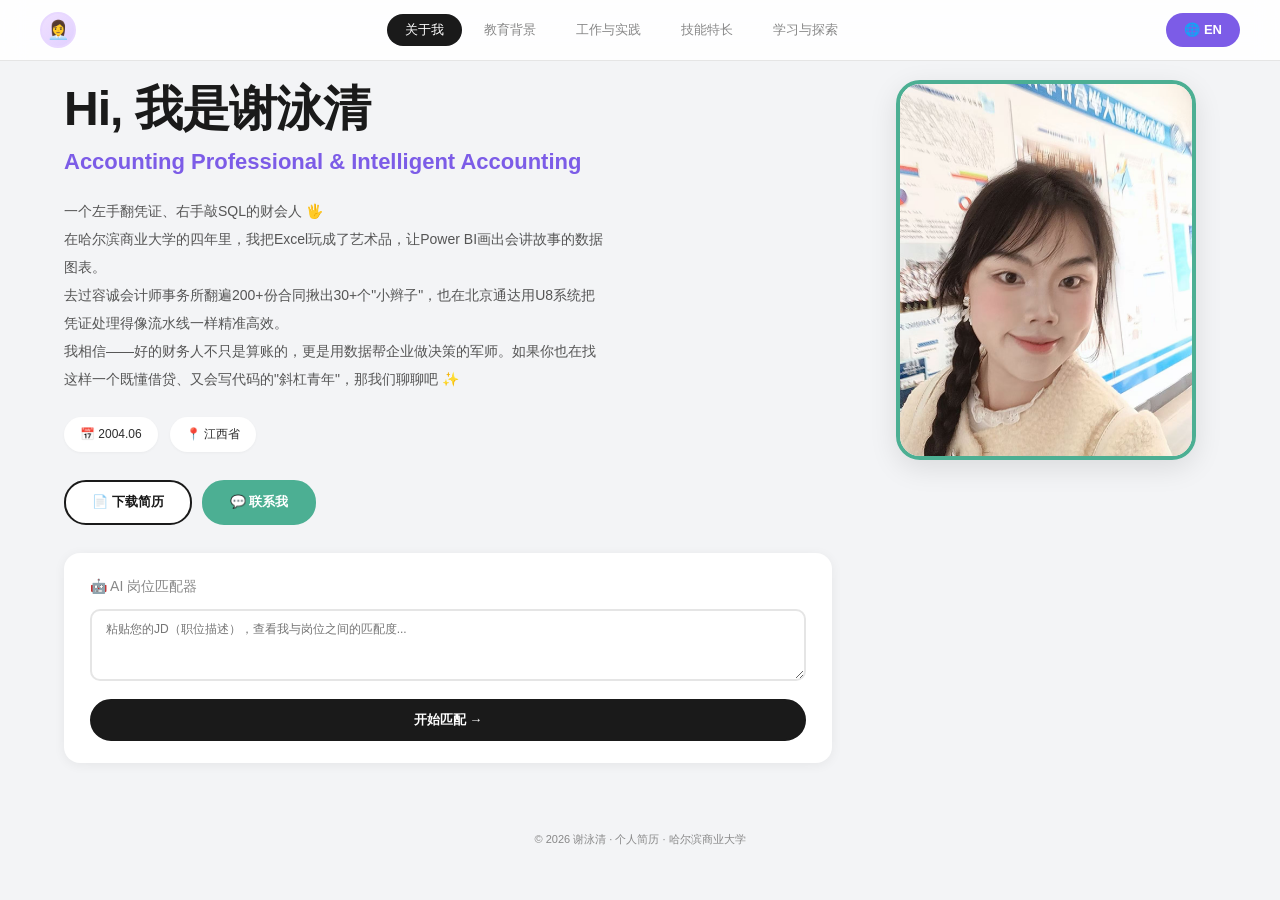
==== index.html @ 3aabf8af "Revert to simple EN link - remove Google Translate widget" ====
<!DOCTYPE html>
<html lang="zh-CN">
<head>
<meta charset="UTF-8">
<meta name="viewport" content="width=device-width, initial-scale=1.0">
<title>谢泳清 - 个人简历</title>
<style>
:root {
  --bg: #f3f4f6;
  --white: #fff;
  --black: #1a1a1a;
  --dark: #2d2d2d;
  --gray: #888;
  --light-gray: #e5e5e5;
  --lighter-gray: #f8f8f8;
  --purple: #7c5ce7;
  --light-purple: #f3efff;
  --green: #4caf93;
  --light-green: #e8f7f0;
  --blue: #5b9bd5;
  --light-blue: #eef5fb;
  --orange: #f0a060;
  --light-orange: #fef5ec;
  --pink: #e8788a;
  --light-pink: #fef0f3;
  --yellow: #e8c84c;
  --light-yellow: #fdf8e6;
  --shadow-sm: 0 1px 3px rgba(0,0,0,0.04);
  --shadow: 0 2px 12px rgba(0,0,0,0.06);
  --shadow-lg: 0 8px 28px rgba(0,0,0,0.10);
  --radius: 16px;
  --radius-sm: 10px;
  --radius-xs: 8px;
  --font: 'PingFang SC', 'Microsoft YaHei', 'Segoe UI', 'Helvetica Neue', sans-serif;
}
* { margin:0; padding:0; box-sizing:border-box; }
html { scroll-behavior:smooth; overflow-y:scroll; }
body { font-family:var(--font); background:var(--bg); color:var(--dark); line-height:1.6; -webkit-font-smoothing:antialiased; }

/* Nav */
.navbar {
  position:fixed; top:0; left:0; right:0; z-index:1000;
  background:rgba(255,255,255,0.9); backdrop-filter:blur(12px);
  border-bottom:1px solid var(--light-gray); padding:0 24px;
}
.nav-inner {
  max-width:1200px; margin:0 auto; display:flex;
  align-items:center; justify-content:space-between; height:60px;
}
.nav-brand { display:flex; align-items:center; gap:8px; text-decoration:none; cursor:pointer; }
.nav-avatar {
  width:36px; height:36px; border-radius:50%;
  background:linear-gradient(135deg,#f0e0ff,#e0d0ff);
  display:flex; align-items:center; justify-content:center;
  font-size:18px; color:var(--purple); border:2px solid #e8d8ff;
}
.nav-links { display:flex; gap:4px; }
.nav-link {
  padding:7px 18px; border-radius:20px; text-decoration:none;
  color:var(--gray); font-size:13px; font-weight:500;
  transition:all .25s; cursor:pointer; border:none;
  background:transparent; font-family:var(--font);
}
.nav-link:hover { color:var(--dark); background:var(--lighter-gray); }
.nav-link.active { background:var(--black); color:var(--white); }

/* Main */
.main { max-width:1200px; margin:0 auto; padding:80px 24px 40px; }
.section { display:none; animation:fadeIn .45s ease; }
.section.active { display:block; }
@keyframes fadeIn { from{opacity:0;transform:translateY(12px);} to{opacity:1;transform:translateY(0);} }

/* About */
.about-grid { display:grid; grid-template-columns:1fr 340px; gap:44px; align-items:start; }
.about-name { font-size:48px; font-weight:800; color:var(--black); letter-spacing:-1px; line-height:1.2; margin-bottom:6px; }
.about-title { font-size:22px; font-weight:600; color:var(--purple); margin-bottom:18px; }
.about-bio { font-size:14px; color:#555; line-height:2; margin-bottom:24px; max-width:540px; }
.about-btns { display:flex; gap:10px; margin-bottom:28px; flex-wrap:wrap; }
.btn {
  padding:10px 26px; border-radius:22px; font-size:13px; font-weight:600;
  cursor:pointer; transition:all .25s; text-decoration:none;
  display:inline-flex; align-items:center; gap:6px;
  border:2px solid transparent; font-family:var(--font);
}
.btn-outline { background:var(--white); color:var(--black); border-color:var(--black); }
.btn-outline:hover { background:var(--black); color:var(--white); }
.btn-primary { background:var(--green); color:var(--white); border-color:var(--green); }
.btn-primary:hover { background:#3d9a7a; }
.btn-dark { background:var(--black); color:var(--white); border-color:var(--black); }
.btn-dark:hover { background:#333; }
.info-bar { display:flex; flex-wrap:wrap; gap:12px; margin-bottom:28px; }
.info-pill {
  display:flex; align-items:center; gap:6px;
  background:var(--white); padding:8px 16px; border-radius:20px;
  box-shadow:var(--shadow-sm); font-size:12px; color:var(--dark);
}
.photo-wrap { position:relative; }
.photo-frame {
  width:300px; height:380px; border-radius:24px; overflow:hidden;
  border:4px solid var(--green); box-shadow:var(--shadow-lg); margin:0 auto;
}
.photo-frame img { width:100%; height:100%; object-fit:cover; }

/* AI Card */
.ai-card {
  background:var(--white); border-radius:var(--radius);
  padding:22px 26px; box-shadow:var(--shadow); margin-top:20px;
}
.ai-card h3 { font-size:14px; color:var(--gray); font-weight:500; margin-bottom:12px; }
.ai-card textarea {
  width:100%; height:72px; border:2px solid var(--light-gray);
  border-radius:var(--radius-sm); padding:10px 14px; font-size:12px;
  resize:vertical; font-family:var(--font); color:var(--dark);
}
.ai-card textarea:focus { outline:none; border-color:var(--purple); }
.ai-card .btn-dark { margin-top:10px; width:100%; justify-content:center; }

/* Section Title */
.sec-title { font-size:30px; font-weight:800; color:var(--black); margin-bottom:4px; letter-spacing:-.5px; }
.sec-sub { font-size:13px; color:var(--gray); text-transform:uppercase; letter-spacing:2px; margin-bottom:32px; }

/* Cards */
.card { background:var(--white); border-radius:var(--radius); padding:26px; box-shadow:var(--shadow); transition:all .3s; }
.card:hover { box-shadow:var(--shadow-lg); transform:translateY(-2px); }
.grid-2 { display:grid; gap:18px; grid-template-columns:1fr 1fr; }
.grid-3 { display:grid; gap:18px; grid-template-columns:1fr 1fr 1fr; }
.grid-4 { display:grid; gap:16px; grid-template-columns:1fr 1fr 1fr 1fr; }

/* Education */
.edu-card { background:var(--white); border-radius:var(--radius); padding:30px; box-shadow:var(--shadow); border-left:4px solid var(--purple); }
.edu-period { font-size:12px; color:var(--purple); font-weight:600; letter-spacing:1px; margin-bottom:6px; }
.edu-school { font-size:21px; font-weight:700; color:var(--black); margin-bottom:2px; }
.edu-major { font-size:14px; color:#555; margin-bottom:14px; }
.edu-gpa { display:inline-flex; align-items:center; gap:6px; background:var(--light-purple); color:var(--purple); padding:5px 14px; border-radius:18px; font-size:13px; font-weight:600; margin-bottom:18px; }
.edu-courses h4 { font-size:13px; font-weight:600; color:var(--dark); margin-bottom:10px; }
.tags { display:flex; flex-wrap:wrap; gap:7px; }
.tag { padding:5px 13px; background:var(--lighter-gray); border-radius:14px; font-size:11px; color:#555; transition:all .2s; }
.tag:hover { background:#e0d8f8; color:var(--purple); }

/* Experience */
.exp-card { background:var(--white); border-radius:var(--radius); box-shadow:var(--shadow); overflow:hidden; transition:all .3s; }
.exp-card:hover { box-shadow:var(--shadow-lg); }
.exp-hd { padding:22px 26px; border-bottom:1px solid var(--light-gray); display:flex; justify-content:space-between; align-items:flex-start; flex-wrap:wrap; gap:10px; }
.exp-co { font-size:17px; font-weight:700; color:var(--black); }
.exp-role { font-size:13px; color:var(--purple); font-weight:500; }
.exp-date { font-size:12px; color:var(--gray); background:var(--lighter-gray); padding:3px 12px; border-radius:14px; white-space:nowrap; }
.exp-bd { padding:22px 26px; }
.exp-bd h4 { font-size:13px; font-weight:600; color:var(--dark); margin-bottom:10px; margin-top:16px; }
.exp-bd h4:first-child { margin-top:0; }
.exp-list { list-style:none; display:flex; flex-direction:column; gap:6px; }
.exp-list li { padding-left:18px; position:relative; font-size:13px; color:#555; line-height:1.7; }
.exp-list li::before { content:'•'; position:absolute; left:3px; color:var(--purple); font-weight:bold; }
/* New exp cards */
.exp-grid-new { display:grid; grid-template-columns:1fr 1fr; gap:18px; }
.exp-card-new {
  background:var(--white); border-radius:var(--radius); padding:22px 24px;
  box-shadow:var(--shadow); cursor:pointer; transition:all .3s;
  border-top:4px solid transparent; position:relative; overflow:hidden;
}
.exp-card-new:hover { box-shadow:var(--shadow-lg); transform:translateY(-3px); }
.exp-card-new.accent-blue { border-top-color:var(--blue); }
.exp-card-new.accent-purple { border-top-color:var(--purple); }
.exp-card-new.accent-green { border-top-color:var(--green); }
.exp-card-new.accent-orange { border-top-color:var(--orange); }
.exp-card-top { display:flex; align-items:center; justify-content:space-between; margin-bottom:10px; }
.exp-card-icon { width:38px; height:38px; border-radius:10px; display:flex; align-items:center; justify-content:center; font-size:20px; }
.accent-blue .exp-card-icon { background:var(--light-blue); }
.accent-purple .exp-card-icon { background:var(--light-purple); }
.accent-green .exp-card-icon { background:var(--light-green); }
.accent-orange .exp-card-icon { background:var(--light-orange); }
.exp-chip { font-size:11px; color:var(--gray); background:var(--lighter-gray); padding:3px 10px; border-radius:12px; }
.exp-card-new h4 { font-size:16px; font-weight:700; color:var(--black); margin-bottom:2px; }
.exp-card-role { font-size:13px; color:var(--purple); font-weight:500; margin-bottom:8px; }
.exp-card-desc { font-size:12px; color:#666; line-height:1.6; }
.exp-card-hint { font-size:11px; color:var(--blue); margin-top:10px; font-weight:500; }

/* Exp detail modal */
.exp-detail-header { display:flex; align-items:flex-start; gap:16px; margin-bottom:24px; }
.exp-detail-icon { width:56px; height:56px; border-radius:14px; display:flex; align-items:center; justify-content:center; font-size:28px; flex-shrink:0; }
.exp-detail-icon.blue { background:var(--light-blue); }
.exp-detail-icon.purple { background:var(--light-purple); }
.exp-detail-icon.green { background:var(--light-green); }
.exp-detail-icon.orange { background:var(--light-orange); }
.exp-detail-meta h3 { font-size:20px; font-weight:700; color:var(--black); margin-bottom:2px; }
.exp-detail-meta .role { font-size:14px; color:var(--purple); font-weight:500; }
.exp-detail-meta .date { font-size:12px; color:var(--gray); margin-top:2px; }
.exp-detail-section { margin-bottom:22px; }
.exp-detail-section h4 { font-size:15px; font-weight:700; color:var(--black); margin-bottom:12px; }
.exp-detail-section h4 span { font-size:11px; color:var(--gray); text-transform:uppercase; letter-spacing:1px; font-weight:400; margin-left:8px; }
.exp-detail-cards { display:grid; grid-template-columns:1fr 1fr; gap:12px; }
.exp-detail-card { padding:14px 16px; border-radius:var(--radius-xs); font-size:12px; line-height:1.7; }
.exp-detail-card strong { display:block; font-size:13px; margin-bottom:3px; }
.exp-detail-card.c-blue { background:rgba(91,155,213,0.10); color:#3a5670; }
.exp-detail-card.c-purple { background:rgba(124,92,231,0.08); color:#4a3868; }
.exp-detail-card.c-green { background:rgba(76,175,147,0.10); color:#3a5a4a; }
.exp-detail-card.c-orange { background:rgba(240,160,96,0.10); color:#6a4830; }
.exp-detail-card.c-pink { background:rgba(232,120,138,0.10); color:#6a3848; }
.exp-stat-row { display:flex; gap:14px; flex-wrap:wrap; margin-bottom:20px; }
.exp-stat { flex:1; min-width:80px; background:rgba(0,0,0,0.02); border-radius:var(--radius-xs); padding:14px; text-align:center; }
.exp-stat .num { font-size:24px; font-weight:800; }
.exp-stat .lbl { font-size:11px; color:var(--gray); margin-top:2px; }
.accent-blue .num { color:var(--blue); }
.accent-purple .num { color:var(--purple); }
.accent-green .num { color:var(--green); }
.accent-orange .num { color:var(--orange); }

@media (max-width:860px) {
  .exp-grid-new { grid-template-columns:1fr; }
  .exp-detail-cards { grid-template-columns:1fr; }
}

/* Skills */
.skill-group { margin-bottom:28px; }
.skill-group h3 { font-size:16px; font-weight:700; color:var(--black); margin-bottom:14px; }
.skill-cards { display:grid; grid-template-columns:1fr 1fr; gap:14px; }
.skill-card { background:var(--white); border-radius:var(--radius-sm); padding:18px 22px; box-shadow:var(--shadow); }
.sk-hd { display:flex; justify-content:space-between; align-items:center; margin-bottom:8px; }
.sk-nm { font-size:13px; font-weight:600; color:var(--dark); }
.sk-lv { font-size:12px; color:var(--purple); font-weight:600; }
.sk-bar { height:7px; background:#e8e8e8; border-radius:4px; overflow:hidden; }
.sk-fill { height:100%; border-radius:4px; transition:width 1s ease; }
.sk-fill.h { background:var(--purple); }
.sk-fill.m { background:var(--blue); }
.sk-fill.g { background:var(--green); }
.skill-desc-card { display:flex; gap:12px; align-items:flex-start; background:var(--white); border-radius:var(--radius-sm); padding:16px 20px; box-shadow:var(--shadow); transition:all .3s; }
.skill-desc-card > div { min-width:0; }
.skill-desc-card:hover { box-shadow:var(--shadow-lg); transform:translateY(-2px); }
.contact-info-card { background:rgba(0,0,0,0.02); border-radius:var(--radius-sm); padding:18px; text-align:center; transition:all .3s; }
.contact-info-card:hover { background:rgba(0,0,0,0.06); }
.ci-icon { font-size:28px; margin-bottom:6px; }
.ci-label { font-size:11px; color:var(--gray); margin-bottom:4px; }
.ci-value { font-size:14px; font-weight:600; color:var(--black); text-decoration:none; display:block; }
.ci-value:hover { color:var(--purple); }
.sk-dot { width:8px; height:8px; border-radius:50%; background:var(--purple); margin-top:6px; flex-shrink:0; }
.skill-desc-card strong { font-size:13px; color:var(--dark); display:block; margin-bottom:2px; }
.skill-desc-card p { font-size:12px; color:#666; line-height:1.6; margin:0; }
.cert-grid { display:grid; grid-template-columns:1fr 1fr 1fr; gap:14px; margin-top:16px; }
.cert-card { background:var(--white); border-radius:var(--radius-sm); padding:18px; text-align:center; box-shadow:var(--shadow); transition:all .3s; }
.cert-card:hover { transform:translateY(-3px); box-shadow:var(--shadow-lg); }
.cert-ic { font-size:30px; margin-bottom:8px; }
.cert-nm { font-size:12px; font-weight:600; color:var(--dark); }
.cert-ds { font-size:10px; color:var(--gray); margin-top:3px; }

/* Projects */
.proj-grid { display:grid; grid-template-columns:1fr 1fr 1fr; gap:22px; }
.proj-card { background:var(--white); border-radius:var(--radius); overflow:hidden; box-shadow:var(--shadow); transition:all .3s; }
.proj-card:hover { transform:translateY(-3px); box-shadow:var(--shadow-lg); }
.proj-cover { height:140px; display:flex; align-items:center; justify-content:center; font-size:44px; }
.proj-cover.c1 { background:linear-gradient(135deg,#e8f0fe,#d4e4fd); }
.proj-cover.c2 { background:linear-gradient(135deg,#fef0e8,#fde4d4); }
.proj-cover.c3 { background:linear-gradient(135deg,#e8fef0,#d4fde4); }
.proj-cover.c4 { background:linear-gradient(135deg,#f3e8fe,#e4d4fd); }
.proj-info { padding:18px; }
.proj-info h4 { font-size:15px; font-weight:700; margin-bottom:4px; color:var(--black); }
.proj-info p { font-size:12px; color:#666; line-height:1.6; margin-bottom:10px; }
.proj-tags { display:flex; flex-wrap:wrap; gap:5px; }
.ptag { padding:3px 10px; border-radius:12px; font-size:10px; font-weight:500; }
.ptag.t1 { background:#e8f0fe; color:#3a6fcf; }
.ptag.t2 { background:#fef0e8; color:#c8783a; }
.ptag.t3 { background:#e8fef0; color:#3a7a5a; }
.ptag.t4 { background:#f3e8fe; color:#6a3acf; }

/* Modal */
.modal-overlay { display:none; position:fixed; inset:0; background:rgba(0,0,0,0.3); z-index:2000; align-items:center; justify-content:center; backdrop-filter:blur(4px); -webkit-backdrop-filter:blur(4px); }
.modal-overlay.show { display:flex; }
.modal { background:rgba(255,255,255,0.82); backdrop-filter:blur(24px); -webkit-backdrop-filter:blur(24px); border-radius:var(--radius); width:90%; max-width:640px; max-height:85vh; overflow-y:auto; box-shadow:0 16px 48px rgba(0,0,0,0.12); border:1px solid rgba(255,255,255,0.6); animation:modIn .3s ease; }
@keyframes modIn { from{opacity:0;transform:scale(.95) translateY(8px);} to{opacity:1;transform:scale(1) translateY(0);} }
.mod-hd { padding:18px 26px; border-bottom:1px solid rgba(0,0,0,0.06); display:flex; align-items:center; justify-content:space-between; }
.mod-hd h3 { font-size:17px; }
.mod-close { width:30px; height:30px; border-radius:50%; border:none; background:rgba(0,0,0,0.04); cursor:pointer; font-size:15px; display:flex; align-items:center; justify-content:center; transition:all .2s; }
.mod-close:hover { background:rgba(0,0,0,0.1); }
.mod-bd { padding:22px 26px; }
.match-wrap { display:flex; align-items:center; gap:22px; margin-bottom:24px; padding:18px; background:var(--lighter-gray); border-radius:var(--radius-sm); flex-wrap:wrap; }
.match-circle { width:88px; height:88px; border-radius:50%; background:var(--light-pink); display:flex; align-items:center; justify-content:center; flex-shrink:0; }
.match-inner { width:70px; height:70px; border-radius:50%; background:var(--pink); display:flex; flex-direction:column; align-items:center; justify-content:center; color:#fff; }
.match-inner .ms { font-size:26px; font-weight:800; line-height:1; }
.match-inner .mt { font-size:10px; opacity:.8; }
.match-bars { flex:1; min-width:220px; display:flex; flex-direction:column; gap:8px; }
.mb-item { display:flex; align-items:center; gap:8px; }
.mb-lbl { width:60px; font-size:12px; color:var(--gray); text-align:right; }
.mb-track { flex:1; height:7px; background:#e0e0e0; border-radius:3px; overflow:hidden; }
.mb-fill { height:100%; border-radius:3px; transition:width 1s ease; }
.mb-fill.edu { background:var(--blue); }
.mb-fill.exp { background:var(--orange); }
.mb-fill.skill { background:var(--purple); }
.mb-fill.soft { background:var(--green); }
.mb-val { width:26px; font-size:12px; font-weight:600; color:var(--dark); }
.match-hl { margin-bottom:22px; }
.match-hl h4 { font-size:14px; color:var(--blue); margin-bottom:10px; }
.hl-item { padding:12px 14px; background:rgba(0,0,0,0.02); border-radius:var(--radius-xs); margin-bottom:8px; font-size:12px; line-height:1.7; }
.hl-item .jd-lbl { font-weight:600; color:var(--dark); margin-bottom:3px; }
.hl-item .jd-desc { color:#666; }
.match-sum { padding:14px; background:rgba(76,175,147,0.08); border-radius:var(--radius-xs); font-size:12px; line-height:1.7; color:#3a6b5a; }
.match-sum h4 { font-size:14px; color:var(--green); margin-bottom:6px; }
.mod-ft { padding:14px 26px; border-top:1px solid rgba(0,0,0,0.06); text-align:right; }

.footer { text-align:center; padding:28px; color:var(--gray); font-size:11px; }

@media (max-width:860px) {
  .about-grid { grid-template-columns:1fr; gap:28px; }
  .photo-wrap { order:-1; }
  .photo-frame { width:200px; height:260px; }
  .about-name { font-size:34px; }
  .about-title { font-size:17px; }
  .grid-2,.grid-3,.grid-4 { grid-template-columns:1fr; }
  .skill-cards { grid-template-columns:1fr; }
  .cert-grid { grid-template-columns:1fr 1fr; }
  .proj-grid { grid-template-columns:1fr; }
  .nav-links { display:none; }
  .nav-inner { justify-content:center; }
}
@media (max-width:500px) {
  .cert-grid { grid-template-columns:1fr; }
  .info-bar { flex-direction:column; }
  .about-btns { flex-direction:column; }
  .btn { width:100%; justify-content:center; }
}
</style>
</head>
<body>

<nav class="navbar">
  <div class="nav-inner">
    <a class="nav-brand" onclick="go('about')">
      <div class="nav-avatar">👩‍💼</div>
    </a>
    <div class="nav-links">
      <button class="nav-link active" data-s="about" onclick="go('about')">关于我</button>
      <button class="nav-link" data-s="education" onclick="go('education')">教育背景</button>
      <button class="nav-link" data-s="experience" onclick="go('experience')">工作与实践</button>
      <button class="nav-link" data-s="skills" onclick="go('skills')">技能特长</button>
      <button class="nav-link" data-s="projects" onclick="go('projects')">学习与探索</button>
    </div>
    <a href="https://translate.google.com/translate?sl=zh-CN&tl=en&u=https://piyankaygoemz75-hash.github.io/resume/" target="_blank" class="nav-link" style="background:var(--purple);color:#fff;font-weight:700;text-decoration:none;flex-shrink:0;">🌐 EN</a>
  </div>
</nav>

<div class="main">

  <!-- ═══ 关于我 ═══ -->
  <section class="section active" id="sec-about">
    <div class="about-grid">
      <div>
        <h1 class="about-name">Hi, 我是谢泳清</h1>
        <p class="about-title">Accounting Professional &amp; Intelligent Accounting</p>
        <p class="about-bio">
          一个左手翻凭证、右手敲SQL的财会人 🖐️<br>
          在哈尔滨商业大学的四年里，我把Excel玩成了艺术品，让Power BI画出会讲故事的数据图表。<br>
          去过容诚会计师事务所翻遍200+份合同揪出30+个"小辫子"，也在北京通达用U8系统把凭证处理得像流水线一样精准高效。<br>
          我相信——好的财务人不只是算账的，更是用数据帮企业做决策的军师。如果你也在找这样一个既懂借贷、又会写代码的"斜杠青年"，那我们聊聊吧 ✨
        </p>
        </p>
        <div class="info-bar">
          <div class="info-pill">📅 2004.06</div>
          <div class="info-pill">📍 江西省</div>
        </div>
        <div class="about-btns">
          <a href="resume.pdf" class="btn btn-outline">📄 下载简历</a>
          <button class="btn btn-primary" onclick="showContact()">💬 联系我</button>
        </div>
        <div class="ai-card">
          <h3>🤖 AI 岗位匹配器</h3>
          <textarea id="jdInput" placeholder="粘贴您的JD（职位描述），查看我与岗位之间的匹配度..."></textarea>
          <button class="btn btn-dark" onclick="showMatch()">开始匹配 →</button>
        </div>
      </div>
      <div class="photo-wrap">
        <div class="photo-frame">
          <img src="assets/profile.jpg" alt="谢泳清">
        </div>
      </div>
    </div>
  </section>

  <!-- ═══ 教育背景 ═══ -->
  <section class="section" id="sec-education">
    <h2 class="sec-title">教育背景</h2>
    <p class="sec-sub">Education</p>
    <div class="edu-card" onclick="showEdu()" style="cursor:pointer; transition:all .3s;" onmouseover="this.style.boxShadow='var(--shadow-lg)';this.style.transform='translateY(-3px)'" onmouseout="this.style.boxShadow='var(--shadow)';this.style.transform='translateY(0)'">
      <p class="edu-period">2022 — 2026 <span style="color:var(--purple);font-size:11px;margin-left:8px;">🔍 点击了解母校</span></p>
      <h3 class="edu-school">哈尔滨商业大学</h3>
      <p class="edu-major">会计学 · 智能会计方向（本科）</p>
      <div class="edu-gpa">📊 GPA：83.7 / 100</div>
      <div class="edu-courses">
        <h4>📚 主修课程</h4>
        <div class="tags">
          <span class="tag">成本会计</span><span class="tag">管理会计</span>
          <span class="tag">企业财务管理</span><span class="tag">会计综合实训</span>
          <span class="tag">Python</span><span class="tag">SQL</span>
          <span class="tag">数据分析与会计</span><span class="tag">数据分析方法与应用</span>
          <span class="tag">智能财务分析</span><span class="tag">逻辑学</span>
          <span class="tag">管理学</span><span class="tag">经济法</span>
          <span class="tag">资产评估学</span><span class="tag">审计学</span>
          <span class="tag">微观经济学</span><span class="tag">宏观经济学</span>
        </div>
      </div>
    </div>
  </section>

  <!-- ═══ 工作经历 ═══ -->
  <section class="section" id="sec-experience">
    <h2 class="sec-title">工作经历</h2>
    <p class="sec-sub">Work & Practice</p>
    <div class="exp-grid-new">
      <div class="exp-card-new accent-blue" onclick="showExpDetail('exp1')">
        <div class="exp-card-top">
          <div class="exp-card-icon">💼</div>
          <span class="exp-chip">2026.03 — 2026.04</span>
        </div>
        <h4>北京通达商贸有限公司</h4>
        <p class="exp-card-role">会计助理</p>
        <p class="exp-card-desc">使用用友U8系统处理200+张业务凭证，编制财务报表，参与薪酬核算与固定资产管理</p>
        <div class="exp-card-hint">点击查看详情 →</div>
      </div>
      <div class="exp-card-new accent-purple" onclick="showExpDetail('exp2')">
        <div class="exp-card-top">
          <div class="exp-card-icon">🔍</div>
          <span class="exp-chip">2026.04 — 2026.05</span>
        </div>
        <h4>容诚会计师事务所</h4>
        <p class="exp-card-role">审计实习生</p>
        <p class="exp-card-desc">实地走访16家企业，核查200+份合同发现30+处异常，协助编制审计底稿</p>
        <div class="exp-card-hint">点击查看详情 →</div>
      </div>
      <div class="exp-card-new accent-green" onclick="showExpDetail('exp3')">
        <div class="exp-card-top">
          <div class="exp-card-icon">🏆</div>
          <span class="exp-chip">2024.11</span>
        </div>
        <h4>浪潮铸远智慧企业大数据分析大赛</h4>
        <p class="exp-card-role">国家级特等奖</p>
        <p class="exp-card-desc">通过SQL完成三大报表编制，运用Power BI进行财务数据可视化分析，效率提升30%</p>
        <div class="exp-card-hint">点击查看详情 →</div>
      </div>
      <div class="exp-card-new accent-orange" onclick="showExpDetail('exp4')">
        <div class="exp-card-top">
          <div class="exp-card-icon">🏢</div>
          <span class="exp-chip">2025.05</span>
        </div>
        <h4>黑龙江浪潮信息科技有限公司</h4>
        <p class="exp-card-role">财务共享中心实践经历</p>
        <p class="exp-card-desc">完成全流程500+凭证处理，模拟税务申报，运用品种法/分批法撰写成本分析报告</p>
        <div class="exp-card-hint">点击查看详情 →</div>
      </div>
    </div>
  </section>

  <!-- ═══ 技能特长 ═══ -->
  <section class="section" id="sec-skills">
    <h2 class="sec-title">技能特长</h2>
    <p class="sec-sub">Skills & Expertise</p>
    <div class="skill-group">
      <h3>💼 专业技能</h3>
      <div class="skill-cards">
        <div class="skill-desc-card"><span class="sk-dot"></span><div><strong>财务会计</strong><p>精通凭证编制、总账明细账管理、财务报表编制，熟悉企业会计准则与财务制度</p></div></div>
        <div class="skill-desc-card"><span class="sk-dot"></span><div><strong>成本核算</strong><p>掌握品种法、分步法、分批法，能够独立完成材料、人工、制造费用的归集与分配</p></div></div>
        <div class="skill-desc-card"><span class="sk-dot"></span><div><strong>审计实务</strong><p>具备企业实地走访、合同核查、底稿编制经验，能够识别关键业务流程中的潜在风险</p></div></div>
        <div class="skill-desc-card"><span class="sk-dot"></span><div><strong>税务处理</strong><p>熟悉增值税、企业所得税、个人所得税计算与申报流程，了解相关税收法规</p></div></div>
      </div>
    </div>
    <div class="skill-group">
      <h3>🛠 技术工具</h3>
      <div class="skill-cards">
        <div class="skill-desc-card"><span class="sk-dot"></span><div><strong>用友U8</strong><p>熟练使用用友U8系统进行凭证填制、审核记账、结账及报表模板自定义</p></div></div>
        <div class="skill-desc-card"><span class="sk-dot"></span><div><strong>SQL</strong><p>能够使用SQL进行财务数据查询、清洗、汇总分析，完成总账与明细账的数据处理</p></div></div>
        <div class="skill-desc-card"><span class="sk-dot"></span><div><strong>Power BI</strong><p>掌握数据可视化分析，能够制作交互式财务报表仪表板，实现数据驱动的决策支持</p></div></div>
        <div class="skill-desc-card"><span class="sk-dot"></span><div><strong>Python</strong><p>具备Python基础编程能力，可用于财务数据批量处理、自动化报表生成等场景</p></div></div>
        <div class="skill-desc-card"><span class="sk-dot"></span><div><strong>Office / WPS</strong><p>精通Excel、Word、PPT，熟练运用VLOOKUP、SUM、数据透视表等高级功能</p></div></div>
        <div class="skill-desc-card"><span class="sk-dot"></span><div><strong>SPSS</strong><p>掌握基础统计分析功能，可用于财务数据的描述性统计与相关性分析</p></div></div>
      </div>
    </div>
    <div class="skill-group">
      <h3>🤖 AI 工具应用</h3>
      <div class="skill-cards">
        <div class="skill-desc-card"><span class="sk-dot"></span><div><strong>AI Agent 工作流</strong><p>熟练使用AI工具，能够运用Agent自动化处理生活与工作事务，如数据分析、文档整理、信息检索等</p></div></div>
        <div class="skill-desc-card"><span class="sk-dot"></span><div><strong>AI 辅助项目开发</strong><p>在AI辅助下独立完成过多个项目的开发，具备将AI能力融入日常工作流程的实践经验</p></div></div>
      </div>
    </div>
    <div class="skill-group">
      <h3>📜 证书与资格</h3>
      <div class="cert-grid">
        <div class="cert-card" onclick="showCertDetail('cert1')" style="cursor:pointer;"><div class="cert-ic">📗</div><div class="cert-nm">会计从业资格证</div><div class="cert-ds">初级会计资格证书 · 国家财政部颁发</div><div class="exp-card-hint">点击查看详情 →</div></div>
        <div class="cert-card" onclick="showCertDetail('cert2')" style="cursor:pointer;"><div class="cert-ic">📊</div><div class="cert-nm">BDA 中级证书</div><div class="cert-ds">数据分析师认证</div><div class="exp-card-hint">点击查看详情 →</div></div>
        <div class="cert-card" onclick="showCertDetail('cert3')" style="cursor:pointer;"><div class="cert-ic">🌐</div><div class="cert-nm">CET-6（466分）</div><div class="cert-ds">大学英语六级</div><div class="exp-card-hint">点击查看详情 →</div></div>
      </div>
    </div>
    <div class="skill-group">
      <h3>🌟 综合能力</h3>
      <div class="tags">
        <span class="tag" style="font-size:13px;padding:7px 16px;">数据分析与洞察</span>
        <span class="tag" style="font-size:13px;padding:7px 16px;">财务报表编制</span>
        <span class="tag" style="font-size:13px;padding:7px 16px;">成本管控</span>
        <span class="tag" style="font-size:13px;padding:7px 16px;">沟通协作</span>
        <span class="tag" style="font-size:13px;padding:7px 16px;">抗压能力强</span>
        <span class="tag" style="font-size:13px;padding:7px 16px;">快速学习</span>
        <span class="tag" style="font-size:13px;padding:7px 16px;">团队合作</span>
        <span class="tag" style="font-size:13px;padding:7px 16px;">逻辑思维</span>
      </div>
    </div>
  </section>

  <!-- ═══ 学习与探索 ═══ -->
  <section class="section" id="sec-projects">
    <h2 class="sec-title">学习与探索</h2>
    <p class="sec-sub">Learning & Discovery</p>
    <div class="proj-grid">
      <div class="proj-card">
        <div class="proj-cover c1">🏆</div>
        <div class="proj-info">
          <h4>浪潮铸远大数据分析大赛</h4>
          <p>国家级特等奖。使用SQL和Power BI完成企业财务数据分析、凭证审核及三大报表编制全流程，实现企业回款数据可视化。</p>
          <div class="proj-tags"><span class="ptag t1">SQL</span><span class="ptag t2">Power BI</span><span class="ptag t3">数据分析</span></div>
        </div>
      </div>
      <div class="proj-card">
        <div class="proj-cover c2">💡</div>
        <div class="proj-info">
          <h4>大学生创新创业大赛</h4>
          <p>校级项目——企业税务筹划方案。担任组长，带领团队完成某企业税务筹划方案设计，取得优异成绩。</p>
          <div class="proj-tags"><span class="ptag t2">税务筹划</span><span class="ptag t3">项目管理</span><span class="ptag t4">团队领导</span></div>
        </div>
      </div>
      <div class="proj-card">
        <div class="proj-cover c3">📈</div>
        <div class="proj-info">
          <h4>成本分析报告</h4>
          <p>运用品种法和分步法对制造业产品成本进行核算，完成材料、人工及制造费用的归集与分析，撰写详细成本分析报告。</p>
          <div class="proj-tags"><span class="ptag t3">成本会计</span><span class="ptag t1">Excel</span></div>
        </div>
      </div>
      <div class="proj-card">
        <div class="proj-cover c4">🤖</div>
        <div class="proj-info">
          <h4>AI 工具应用与实践</h4>
          <p>熟练运用AI Agent工具自动化处理工作事务，在AI辅助下独立完成多个项目开发，涵盖数据分析、自动化报表、信息检索等场景。</p>
          <div class="proj-tags"><span class="ptag t4">AI Agent</span><span class="ptag t1">自动化</span><span class="ptag t2">项目开发</span></div>
        </div>
      </div>
    </div>
    <div style="margin-top:36px;">
      <h3 style="font-size:18px;font-weight:700;margin-bottom:16px;color:var(--black);">📝 学习成长轨迹</h3>
      <div class="grid-3">
        <div class="card"><div style="font-size:26px;margin-bottom:8px;">🤖</div><h4 style="font-size:14px;font-weight:700;margin-bottom:4px;">AI 探索与应用</h4><p style="font-size:12px;color:#666;line-height:1.7;">深入探索AI工具在日常工作中的应用，熟练使用Agent工具实现事务自动化处理与智能辅助决策，将AI能力融入财务工作流。</p></div>
        <div class="card"><div style="font-size:26px;margin-bottom:8px;">📖</div><h4 style="font-size:14px;font-weight:700;margin-bottom:4px;">持续学习</h4><p style="font-size:12px;color:#666;line-height:1.7;">关注AI与财务数字化前沿动态，持续学习Python数据分析、智能财务工具，在AI辅助下独立完成多个实践项目。</p></div>
        <div class="card"><div style="font-size:26px;margin-bottom:8px;">🎯</div><h4 style="font-size:14px;font-weight:700;margin-bottom:4px;">职业目标</h4><p style="font-size:12px;color:#666;line-height:1.7;">致力于成为AI时代的财务数字化复合型人才，将会计专业知识、数据分析能力与AI工具深度结合，为企业创造数据驱动的财务价值。</p></div>
      </div>
    </div>
  </section>
</div>

<!-- ═══ AI Match Modal ═══ -->
<div class="modal-overlay" id="matchModal">
  <div class="modal">
    <div class="mod-hd"><h3>📊 AI 岗位匹配报告</h3><button class="mod-close" onclick="closeMatch()">✕</button></div>
    <div class="mod-bd">
      <div class="match-wrap">
        <div class="match-circle"><div class="match-inner"><span class="ms" id="matchScore">--</span><span class="mt">/ 100</span></div></div>
        <div class="match-bars">
          <div class="mb-item"><span class="mb-lbl">学历</span><div class="mb-track"><div class="mb-fill edu" id="bar-edu" style="width:0%"></div></div><span class="mb-val" id="val-edu">--</span></div>
          <div class="mb-item"><span class="mb-lbl">工作经验</span><div class="mb-track"><div class="mb-fill exp" id="bar-exp" style="width:0%"></div></div><span class="mb-val" id="val-exp">--</span></div>
          <div class="mb-item"><span class="mb-lbl">技能匹配</span><div class="mb-track"><div class="mb-fill skill" id="bar-skill" style="width:0%"></div></div><span class="mb-val" id="val-skill">--</span></div>
          <div class="mb-item"><span class="mb-lbl">综合素质</span><div class="mb-track"><div class="mb-fill soft" id="bar-soft" style="width:0%"></div></div><span class="mb-val" id="val-soft">--</span></div>
        </div>
      </div>
      <div class="match-hl">
        <h4>★ 匹配亮点</h4>
        <div id="matchHighlights"><p style="color:var(--gray);font-size:13px;">输入JD后自动分析...</p></div>
      </div>
      <div class="match-sum"><h4>📄 综合评估</h4><p id="matchSummary">请在关于我页面输入职位描述，点击开始匹配查看分析结果。</p></div>
    </div>
    <div class="mod-ft"><button class="btn btn-dark" onclick="closeMatch()">关闭</button></div>
  </div>
</div>

<!-- ═══ Contact Modal ═══ -->
<div class="modal-overlay" id="contactModal">
  <div class="modal">
    <div class="mod-hd"><h3>💬 联系我</h3><button class="mod-close" onclick="closeContact()">✕</button></div>
    <div class="mod-bd">
      <div style="display:grid;grid-template-columns:1fr 1fr;gap:14px;margin-bottom:22px;">
        <div class="contact-info-card">
          <div class="ci-icon">📞</div>
          <div class="ci-label">联系电话</div>
          <a href="tel:15083593021" class="ci-value">15083593021</a>
        </div>
        <div class="contact-info-card">
          <div class="ci-icon">✉️</div>
          <div class="ci-label">邮箱地址</div>
          <a href="mailto:xyq197@qq.com" class="ci-value" onclick="window.location.href='mailto:xyq197@qq.com'; return false;">xyq197@qq.com</a>
        </div>
      </div>
      <div style="display:flex;gap:10px;justify-content:center;margin-bottom:20px;">
        <a href="tel:15083593021" class="btn btn-outline" style="font-size:12px;">📞 拨打电话</a>
        <a href="mailto:xyq197@qq.com" class="btn btn-primary" style="font-size:12px;" onclick="window.location.href='mailto:xyq197@qq.com'; return false;">✉️ 发送邮件</a>
      </div>
      <div style="border-top:1px solid var(--light-gray);padding-top:18px;">
        <p style="font-size:13px;color:var(--gray);margin-bottom:14px;">或直接留言，我会尽快回复您：</p>
        <form id="contactForm" onsubmit="submitContact(event)" style="display:flex;flex-direction:column;gap:12px;">
          <input type="text" id="cName" placeholder="您的姓名" required style="padding:10px 14px;border:2px solid var(--light-gray);border-radius:var(--radius-xs);font-size:13px;font-family:var(--font);">
          <input type="email" id="cEmail" placeholder="您的邮箱" required style="padding:10px 14px;border:2px solid var(--light-gray);border-radius:var(--radius-xs);font-size:13px;font-family:var(--font);">
          <textarea id="cMsg" placeholder="留言内容..." rows="3" style="padding:10px 14px;border:2px solid var(--light-gray);border-radius:var(--radius-xs);font-size:13px;font-family:var(--font);resize:vertical;"></textarea>
          <button type="submit" class="btn btn-dark" style="width:100%;justify-content:center;">发送留言</button>
        </form>
      </div>
    </div>
  </div>
</div>

<!-- ═══ Experience Detail Modals ═══ -->
<div class="modal-overlay" id="exp1Modal"><div class="modal" style="max-width:720px;">
  <div class="mod-hd"><h3>💼 工作经历详情</h3><button class="mod-close" onclick="closeExpDetail('exp1')">✕</button></div>
  <div class="mod-bd">
    <div class="exp-detail-header">
      <div class="exp-detail-icon blue">💼</div>
      <div class="exp-detail-meta"><h3>北京通达商贸有限公司</h3><div class="role">会计助理</div><div class="date">2026.03 — 2026.04</div></div>
    </div>
    <div class="exp-stat-row">
      <div class="exp-stat accent-blue"><div class="num">200+</div><div class="lbl">处理业务凭证</div></div>
      <div class="exp-stat accent-blue"><div class="num">100%</div><div class="lbl">财务数据准确率</div></div>
      <div class="exp-stat accent-blue"><div class="num">30%</div><div class="lbl">报表编制效率提升</div></div>
    </div>
    <div class="exp-detail-section"><h4>核心职责 <span>CORE RESPONSIBILITIES</span></h4>
      <div class="exp-detail-cards">
        <div class="exp-detail-card c-blue"><strong>凭证处理</strong>使用用友U8系统完成日常凭证填制、审核与记账及结账流程，累计处理业务凭证200余张，确保财务数据准确率100%。</div>
        <div class="exp-detail-card c-purple"><strong>报表编制</strong>通过用友报表系统自定义资产负债表与利润表模板，验证数据勾稽关系及准确性，将报表生成时间缩短30%，为财务决策提供依据。</div>
        <div class="exp-detail-card c-green"><strong>薪资管理</strong>负责薪资管理及固定资产模块的协同操作，完成工资计提发放、资产增减变动与折旧账务处理等。</div>
        <div class="exp-detail-card c-orange"><strong>数据汇总</strong>匹配跨表格信息，运用SUM函数汇总明细数据，减少人工计算误差。</div>
      </div>
    </div>
    <div class="exp-detail-section"><h4>核心成果 <span>CORE RESULTS</span></h4>
      <div style="display:flex;flex-direction:column;gap:8px;">
        <div style="font-size:13px;color:#555;line-height:1.7;padding:12px;background:var(--lighter-gray);border-radius:var(--radius-xs);">✅ 独立完成月度、季度财务报表编制，保证数据勾稽关系零差错</div>
        <div style="font-size:13px;color:#555;line-height:1.7;padding:12px;background:var(--lighter-gray);border-radius:var(--radius-xs);">✅ 建立凭证审核SOP流程，将凭证处理效率提升30%</div>
        <div style="font-size:13px;color:#555;line-height:1.7;padding:12px;background:var(--lighter-gray);border-radius:var(--radius-xs);">✅ 协助完成公司年度薪酬核算与固定资产盘点，获得主管好评</div>
      </div>
    </div>
  </div>
  <div class="mod-ft"><button class="btn btn-dark" onclick="closeExpDetail('exp1')">关闭</button></div>
</div></div>

<div class="modal-overlay" id="exp2Modal"><div class="modal" style="max-width:720px;">
  <div class="mod-hd"><h3>🔍 工作经历详情</h3><button class="mod-close" onclick="closeExpDetail('exp2')">✕</button></div>
  <div class="mod-bd">
    <div class="exp-detail-header">
      <div class="exp-detail-icon purple">🔍</div>
      <div class="exp-detail-meta"><h3>容诚会计师事务所</h3><div class="role">审计实习生</div><div class="date">2026.04 — 2026.05</div></div>
    </div>
    <div class="exp-stat-row">
      <div class="exp-stat accent-purple"><div class="num">16</div><div class="lbl">实地走访企业</div></div>
      <div class="exp-stat accent-purple"><div class="num">200+</div><div class="lbl">核查合同份数</div></div>
      <div class="exp-stat accent-purple"><div class="num">30+</div><div class="lbl">发现合同异常</div></div>
    </div>
    <div class="exp-detail-section"><h4>核心职责 <span>CORE RESPONSIBILITIES</span></h4>
      <div class="exp-detail-cards">
        <div class="exp-detail-card c-purple"><strong>企业实地走访</strong>参与对被审计单位客户的实地访谈与现场核查，实地采访企业16家，记录关键业务流程及内部控制执行情况，协助识别潜在风险点。</div>
        <div class="exp-detail-card c-blue"><strong>清产核资与合同核查</strong>重点核查贷款合同、抵押担保协议200+份，核对合同与实际执行情况的一致性，发现30+处合同与资料不符。</div>
        <div class="exp-detail-card c-green"><strong>工作底稿辅助编制</strong>配合高级审计师整理审计底稿数据，运用VLOOKUP函数完成跨表数据匹配与核对。</div>
      </div>
    </div>
    <div class="exp-detail-section"><h4>核心成果 <span>CORE RESULTS</span></h4>
      <div style="display:flex;flex-direction:column;gap:8px;">
        <div style="font-size:13px;color:#555;line-height:1.7;padding:12px;background:var(--lighter-gray);border-radius:var(--radius-xs);">✅ 独立走访16家企业并撰写走访报告，获得项目经理高度认可</div>
        <div style="font-size:13px;color:#555;line-height:1.7;padding:12px;background:var(--lighter-gray);border-radius:var(--radius-xs);">✅ 发现30+处合同条款与实际执行不符，协助项目组调整审计重点</div>
        <div style="font-size:13px;color:#555;line-height:1.7;padding:12px;background:var(--lighter-gray);border-radius:var(--radius-xs);">✅ 高效完成底稿数据整理，审计团队工作效率显著提升</div>
      </div>
    </div>
  </div>
  <div class="mod-ft"><button class="btn btn-dark" onclick="closeExpDetail('exp2')">关闭</button></div>
</div></div>

<div class="modal-overlay" id="exp3Modal"><div class="modal" style="max-width:720px;">
  <div class="mod-hd"><h3>🏆 校园实践详情</h3><button class="mod-close" onclick="closeExpDetail('exp3')">✕</button></div>
  <div class="mod-bd">
    <div class="exp-detail-header">
      <div class="exp-detail-icon green">🏆</div>
      <div class="exp-detail-meta"><h3>浪潮铸远智慧企业大数据分析大赛</h3><div class="role">国家级特等奖</div><div class="date">2024.11</div></div>
    </div>
    <div class="exp-stat-row">
      <div class="exp-stat accent-green"><div class="num">国家级</div><div class="lbl">特等奖</div></div>
      <div class="exp-stat accent-green"><div class="num">3</div><div class="lbl">三大报表编制</div></div>
      <div class="exp-stat accent-green"><div class="num">30%</div><div class="lbl">效率提升</div></div>
    </div>
    <div class="exp-detail-section"><h4>核心职责 <span>CORE RESPONSIBILITIES</span></h4>
      <div class="exp-detail-cards">
        <div class="exp-detail-card c-green"><strong>账务处理</strong>负责银行回单整理与凭证制作，通过SQL系统完成总账、明细账及三大报表（资产负债表、利润表、现金流量表）的编制。</div>
        <div class="exp-detail-card c-blue"><strong>数据处理</strong>利用SQL、Power BI进行财务数据清洗、转化与可视化分析，提升数据处理效率约30%。</div>
        <div class="exp-detail-card c-purple"><strong>凭证类型</strong>涵盖总账会计凭证、销货折让凭证、资产购置凭证、采购凭证等多种凭证类型。</div>
      </div>
    </div>
    <div class="exp-detail-section"><h4>核心成果 <span>CORE RESULTS</span></h4>
      <div style="display:flex;flex-direction:column;gap:8px;">
        <div style="font-size:13px;color:#555;line-height:1.7;padding:12px;background:var(--lighter-gray);border-radius:var(--radius-xs);">✅ 从全国参赛队伍中脱颖而出，荣获国家级特等奖</div>
        <div style="font-size:13px;color:#555;line-height:1.7;padding:12px;background:var(--lighter-gray);border-radius:var(--radius-xs);">✅ 独立完成企业级财务数据全流程处理与可视化展示</div>
        <div style="font-size:13px;color:#555;line-height:1.7;padding:12px;background:var(--lighter-gray);border-radius:var(--radius-xs);">✅ 作品获得评委"数据处理逻辑清晰、财务分析深入"的高度评价</div>
      </div>
    </div>
  </div>
  <div class="mod-ft"><button class="btn btn-dark" onclick="closeExpDetail('exp3')">关闭</button></div>
</div></div>

<div class="modal-overlay" id="exp4Modal"><div class="modal" style="max-width:720px;">
  <div class="mod-hd"><h3>🏢 校园实践详情</h3><button class="mod-close" onclick="closeExpDetail('exp4')">✕</button></div>
  <div class="mod-bd">
    <div class="exp-detail-header">
      <div class="exp-detail-icon orange">🏢</div>
      <div class="exp-detail-meta"><h3>黑龙江浪潮信息科技有限公司</h3><div class="role">财务共享中心实践经历</div><div class="date">2025.05</div></div>
    </div>
    <div class="exp-stat-row">
      <div class="exp-stat accent-orange"><div class="num">500+</div><div class="lbl">处理原始凭证</div></div>
      <div class="exp-stat accent-orange"><div class="num">3</div><div class="lbl">税种申报模拟</div></div>
      <div class="exp-stat accent-orange"><div class="num">全流程</div><div class="lbl">账务闭环</div></div>
    </div>
    <div class="exp-detail-section"><h4>核心职责 <span>CORE RESPONSIBILITIES</span></h4>
      <div class="exp-detail-cards">
        <div class="exp-detail-card c-orange"><strong>账务流程处理</strong>独立完成凭证审核、账簿登记及期末结账的全流程，累计处理500+原始凭证与账簿。</div>
        <div class="exp-detail-card c-blue"><strong>多种税务申报</strong>模拟计算增值税、企业所得税及个人所得税应纳税额，完成纳税申报操作。</div>
        <div class="exp-detail-card c-green"><strong>成本核算分析</strong>运用品种法/分批法核算产品成本，拆解材料、人工、制造费用组成，撰写成本分析报告。</div>
      </div>
    </div>
    <div class="exp-detail-section"><h4>核心成果 <span>CORE RESULTS</span></h4>
      <div style="display:flex;flex-direction:column;gap:8px;">
        <div style="font-size:13px;color:#555;line-height:1.7;padding:12px;background:var(--lighter-gray);border-radius:var(--radius-xs);">✅ 完整走通企业账务处理全流程，从原始凭证到期末结账一气呵成</div>
        <div style="font-size:13px;color:#555;line-height:1.7;padding:12px;background:var(--lighter-gray);border-radius:var(--radius-xs);">✅ 准确完成三税种应纳税额计算与申报模拟，零差错通过审核</div>
        <div style="font-size:13px;color:#555;line-height:1.7;padding:12px;background:var(--lighter-gray);border-radius:var(--radius-xs);">✅ 撰写的成本分析报告获得实训指导教师"结构完整、分析到位"的评价</div>
      </div>
    </div>
  </div>
  <div class="mod-ft"><button class="btn btn-dark" onclick="closeExpDetail('exp4')">关闭</button></div>
</div></div>

<!-- ═══ Cert Detail Modals ═══ -->
<div class="modal-overlay" id="cert1Modal"><div class="modal" style="max-width:640px;">
  <div class="mod-hd"><h3>📗 证书详情</h3><button class="mod-close" onclick="closeCertDetail('cert1')">✕</button></div>
  <div class="mod-bd">
    <div class="exp-detail-header">
      <div class="exp-detail-icon green" style="background:var(--light-green);">📗</div>
      <div class="exp-detail-meta"><h3>会计从业资格证</h3><div class="role">初级会计资格证书</div><div class="date">国家财政部颁发</div></div>
    </div>
    <div style="background:var(--lighter-gray);border-radius:var(--radius-sm);padding:16px;margin-bottom:16px;">
      <p style="font-size:13px;color:var(--dark);line-height:1.8;text-indent:2em;">会计从业资格证（现已改革为<strong>初级会计资格证书</strong>）是从事会计工作必备的职业准入证书。持证人通过了国家统一的会计从业资格考试，具备从事会计工作所必需的<strong>会计基础知识、会计技能和职业道德素养</strong>。</p>
    </div>
    <div class="exp-detail-cards">
      <div class="exp-detail-card c-green"><strong>持证意义</strong>证明持证人具备《会计法》规定的从事会计工作所需的专业能力，是进入会计行业的"敲门砖"。</div>
      <div class="exp-detail-card c-blue"><strong>考试内容</strong>涵盖会计基础、财经法规与会计职业道德、会计电算化三大科目，全面考核会计从业人员的专业素质。</div>
      <div class="exp-detail-card c-purple"><strong>行业认可</strong>全国通用，是用人单位招聘会计岗位的重要参考依据，也是报考会计职称的必要前提。</div>
      <div class="exp-detail-card c-orange"><strong>职业发展</strong>为后续考取初级会计职称、中级会计职称乃至注册会计师（CPA）奠定了坚实的基础。</div>
    </div>
  </div>
  <div class="mod-ft"><button class="btn btn-dark" onclick="closeCertDetail('cert1')">关闭</button></div>
</div></div>

<div class="modal-overlay" id="cert2Modal"><div class="modal" style="max-width:640px;">
  <div class="mod-hd"><h3>📊 证书详情</h3><button class="mod-close" onclick="closeCertDetail('cert2')">✕</button></div>
  <div class="mod-bd">
    <div class="exp-detail-header">
      <div class="exp-detail-icon blue" style="background:var(--light-blue);">📊</div>
      <div class="exp-detail-meta"><h3>BDA 中级数据分析师证书</h3><div class="role">数据分析师认证</div><div class="date">中国商业统计学会颁发</div></div>
    </div>
    <div style="background:var(--lighter-gray);border-radius:var(--radius-sm);padding:16px;margin-bottom:16px;">
      <p style="font-size:13px;color:var(--dark);line-height:1.8;text-indent:2em;">BDA（Business Data Analyst）中级数据分析师证书是由<strong>中国商业统计学会</strong>颁发的国家级数据分析专业认证。持证人系统掌握了<strong>数据处理、统计分析和商业洞察</strong>三大核心能力，能够将数据转化为决策支持。</p>
    </div>
    <div class="exp-detail-cards">
      <div class="exp-detail-card c-blue"><strong>核心能力</strong>熟练掌握SQL数据查询、Power BI可视化、Python数据处理及SPSS统计分析等工具，具备独立完成数据分析项目的能力。</div>
      <div class="exp-detail-card c-green"><strong>考试内容</strong>涵盖数据分析理论、统计学基础、数据处理实务和数据分析报告撰写四大模块，理论与实操并重。</div>
      <div class="exp-detail-card c-purple"><strong>行业价值</strong>在数字化转型浪潮中，BDA持证者是企业的热门人才，能够运用数据驱动业务决策，平均薪资高于同类岗位30%。</div>
      <div class="exp-detail-card c-orange"><strong>技能加持</strong>与会计专业能力相结合，持证人具备"财务+数据"双重复合技能，在智能财务、财务分析等领域具有显著的就业竞争优势。</div>
    </div>
  </div>
  <div class="mod-ft"><button class="btn btn-dark" onclick="closeCertDetail('cert2')">关闭</button></div>
</div></div>

<div class="modal-overlay" id="cert3Modal"><div class="modal" style="max-width:640px;">
  <div class="mod-hd"><h3>🌐 证书详情</h3><button class="mod-close" onclick="closeCertDetail('cert3')">✕</button></div>
  <div class="mod-bd">
    <div class="exp-detail-header">
      <div class="exp-detail-icon purple" style="background:var(--light-purple);">🌐</div>
      <div class="exp-detail-meta"><h3>CET-6 大学英语六级</h3><div class="role">466分 · 全国大学英语六级考试</div><div class="date">教育部高等教育司主办</div></div>
    </div>
    <div style="background:var(--lighter-gray);border-radius:var(--radius-sm);padding:16px;margin-bottom:16px;">
      <p style="font-size:13px;color:var(--dark);line-height:1.8;text-indent:2em;">全国大学英语六级考试（CET-6）是由<strong>教育部高等教育司</strong>主办的全国性英语水平测试，是评估大学生英语综合应用能力的权威标准。持证人具备良好的<strong>英语听说读写译综合能力</strong>，能够以英语为工具获取专业信息并进行有效沟通。</p>
    </div>
    <div class="exp-detail-cards">
      <div class="exp-detail-card c-purple"><strong>语言能力</strong>具备良好的英语阅读、写作和听力能力，能够流畅阅读英文财会文献、国际会计准则及英文商务函件。</div>
      <div class="exp-detail-card c-blue"><strong>考试构成</strong>满分710分，涵盖听力理解、阅读理解、写作翻译三大板块，全面考核英语综合运用能力。</div>
      <div class="exp-detail-card c-green"><strong>职场价值</strong>在跨国企业、外资会计师事务所及涉外财务岗位中，CET-6是基本的语言门槛，持证人具备从事国际业务的英语基础。</div>
      <div class="exp-detail-card c-orange"><strong>专业延伸</strong>能够阅读国际财务报告准则（IFRS）等英文专业文献，为未来考取ACCA、CMA等国际财会证书提供语言支撑。</div>
    </div>
  </div>
  <div class="mod-ft"><button class="btn btn-dark" onclick="closeCertDetail('cert3')">关闭</button></div>
</div></div>

<!-- ═══ Education Modal ═══ -->
<div class="modal-overlay" id="eduModal">
  <div class="modal" style="max-width:760px;">
    <div class="mod-hd"><h3>🏫 哈尔滨商业大学</h3><button class="mod-close" onclick="closeEdu()">✕</button></div>
    <div class="mod-bd">
      <div style="display:grid;grid-template-columns:1fr 1fr;gap:16px;margin-bottom:20px;">
        <div style="border-radius:var(--radius-sm);overflow:hidden;aspect-ratio:16/11;background:linear-gradient(135deg,#e8f0fe,#d4e4fd);display:flex;align-items:center;justify-content:center;">
          <img src="assets/school-main.png" alt="哈尔滨商业大学" style="width:100%;height:100%;object-fit:cover;" onerror="this.style.display='none';this.parentElement.innerHTML='<div style=text-align:center;color:var(--blue);font-size:48px>🏛️</div><div style=text-align:center;color:var(--blue);font-size:13px;margin-top:4px>哈尔滨商业大学</div>'">
        </div>
        <div>
          <p style="font-size:12px;color:var(--gray);letter-spacing:1px;margin-bottom:4px;">HARBIN UNIVERSITY OF COMMERCE</p>
          <p style="font-size:15px;font-weight:700;color:var(--black);margin-bottom:4px;">新中国第一所多科性商业大学</p>
          <p style="font-size:12px;color:#555;line-height:1.7;margin-bottom:6px;">始建于 <strong>1952年</strong>，黑龙江省重点建设的十所大学之一，入选中西部高校基础能力建设工程，国内一流学科建设高校。</p>
          <div class="tags" style="margin-top:8px;">
            <span class="tag" style="background:var(--light-purple);color:var(--purple);">博士授权单位</span>
            <span class="tag" style="background:var(--light-blue);color:var(--blue);">省属重点</span>
            <span class="tag" style="background:var(--light-green);color:var(--green);">中西部高校基础能力建设工程</span>
          </div>
        </div>
      </div>
      <div style="background:var(--lighter-gray);border-radius:var(--radius-sm);padding:16px;margin-bottom:16px;">
        <p style="font-size:13px;color:var(--dark);line-height:1.8;text-indent:2em;">
          哈尔滨商业大学是<strong>新中国第一所多科性商业大学</strong>，拥有完整的本-硕-博人才培养体系。学校秉承"<strong>求真至善，修德允能</strong>"的校训，以"一流的经管学科为主导，精干特色的工科为重点"的学科定位，培养了<strong>20余万名</strong>各类专业人才，被誉为"<strong>商业精英的摇篮</strong>"。
        </p>
      </div>
      <div style="display:grid;grid-template-columns:1fr 1fr;gap:12px;margin-bottom:16px;">
        <div style="background:var(--light-purple);border-radius:var(--radius-xs);padding:14px;">
          <div style="font-size:22px;font-weight:800;color:var(--purple);">4</div>
          <div style="font-size:11px;color:#555;">一级学科博士点</div>
        </div>
        <div style="background:var(--light-blue);border-radius:var(--radius-xs);padding:14px;">
          <div style="font-size:22px;font-weight:800;color:var(--blue);">15</div>
          <div style="font-size:11px;color:#555;">国家级一流本科专业</div>
        </div>
        <div style="background:var(--light-green);border-radius:var(--radius-xs);padding:14px;">
          <div style="font-size:22px;font-weight:800;color:var(--green);">73年</div>
          <div style="font-size:11px;color:#555;">悠久办学历史</div>
        </div>
        <div style="background:var(--light-orange);border-radius:var(--radius-xs);padding:14px;">
          <div style="font-size:22px;font-weight:800;color:var(--orange);">20万+</div>
          <div style="font-size:11px;color:#555;">累计培养人才</div>
        </div>
      </div>
      <div style="background:linear-gradient(135deg,#fef9e7,#fdf2d0);border-radius:var(--radius-sm);padding:16px;border-left:3px solid var(--yellow);">
        <p style="font-size:12px;color:#8a7030;line-height:1.8;margin:0;">
          <strong>🏆 骄傲的商大印记：</strong>1959年研制出<strong>中国第一台食品机械——601型饺子机</strong>；1960年首创我国三大会计记账法之一"<strong>财产收付复式记账法</strong>"；会计学专业为<strong>国家级特色专业、国家级一流本科专业建设点</strong>；《商业研究》期刊为<strong>CSSCI来源期刊</strong>。学校在2024年入选<strong>黑龙江省首批数智教育重点校</strong>建设名单。
        </p>
      </div>
    </div>
    <div class="mod-ft"><button class="btn btn-dark" onclick="closeEdu()">关闭</button></div>
  </div>
</div>

<footer class="footer">© 2026 谢泳清 · 个人简历 · 哈尔滨商业大学</footer>

<script>
function go(s) {
  document.querySelectorAll('.section').forEach(function(el){ el.classList.remove('active'); });
  document.getElementById('sec-'+s).classList.add('active');
  document.querySelectorAll('.nav-link').forEach(function(b){
    b.classList.remove('active');
    if(b.getAttribute('data-s')===s) b.classList.add('active');
  });
  window.scrollTo({top:0,behavior:'smooth'});
}
function showContact() {
  document.getElementById('contactModal').classList.add('show');
  document.body.style.overflow='hidden';
}
function closeContact() {
  document.getElementById('contactModal').classList.remove('show');
  document.body.style.overflow='';
}
function submitContact(e) {
  e.preventDefault();
  alert('留言发送成功！我会尽快回复您。');
  closeContact();
  document.getElementById('contactForm').reset();
}
function showMatch() {
  var jd = document.getElementById('jdInput').value.trim();
  if (!jd) { alert('请先粘贴职位描述（JD）再点击匹配'); return; }

  // ── 关键词库（覆盖面广，确保专业相关JD都能匹配）──
  var acctKW = ['会计','财务','账','凭证','报表','核算','成本','税务','税','用友','u8','金蝶','总账','明细账','对账','结账','出纳','票据','发票','现金流','应收','应付','固定资产','折旧','工资','薪酬','会计准则','会计制度','账务','记账','账簿','报税','纳税','费用','收入','利润'];
  var dataKW = ['sql','power bi','powerbi','python','excel','wps','spss','bi','数据分析','数据处理','数据清洗','可视化','vlookup','sum','数据透视','大数据','数据','office'];
  var auditKW = ['审计','内控','风控','合同','核查','合规','风险','底稿','走访','内审','外审','内部控制','内部审计','穿行测试','实质性程序'];
  var softKW = ['沟通','协作','团队','抗压','责任','学习','认真','细致','乐观','积极','志愿者','领导','组织','执行','配合','协调','适应','主动'];

  // ── 匹配评分 ──
  function computeScore(kwList) {
    var hits = 0;
    var jdl = jd.toLowerCase();
    kwList.forEach(function(kw) {
      if (jdl.indexOf(kw.toLowerCase()) !== -1) hits++;
    });
    if (hits === 0) return 0;
    if (hits === 1) return 55;
    if (hits === 2) return 70;
    if (hits === 3) return 80;
    if (hits === 4) return 87;
    return Math.min(98, 87 + (hits - 4) * 2);
  }

  var acctS = computeScore(acctKW);
  var dataS = computeScore(dataKW);
  var auditS = computeScore(auditKW);
  var softS = computeScore(softKW);

  var hasDomainMatch = (acctS > 0 || auditS > 0);
  var domainBoost = hasDomainMatch ? 12 : 0;

  var eduScore = 90;
  var expScore = Math.min(92, 72 + domainBoost);
  var skillScore = Math.max(acctS, auditS, dataS);
  var dimHits = (acctS > 0 ? 1 : 0) + (dataS > 0 ? 1 : 0) + (auditS > 0 ? 1 : 0);
  if (dimHits >= 2) skillScore = Math.min(98, skillScore + 12);
  if (dimHits >= 3) skillScore = Math.min(98, skillScore + 6);
  var softScore = Math.max(75, softS > 0 ? softS : 72);
  var overall = Math.round(eduScore * 0.06 + expScore * 0.14 + skillScore * 0.63 + softScore * 0.17);

  document.getElementById('matchScore').textContent = overall;
  function anim(id, vid, s) {
    var b = document.getElementById(id); b.style.width = '0%';
    document.getElementById(vid).textContent = s;
    setTimeout(function() { b.style.width = s + '%'; }, 150);
  }
  anim('bar-edu', 'val-edu', eduScore);
  anim('bar-exp', 'val-exp', expScore);
  anim('bar-skill', 'val-skill', skillScore);
  anim('bar-soft', 'val-soft', softScore);

  var hl = [];
  if (acctS >= 55) hl.push({ t: '财务专业能力高度匹配', d: 'JD包含多项财务会计核心要求，候选人具备凭证处理、报表编制、成本核算、税务处理等全套财务技能，用友U8实操经验丰富，能够快速上手财务岗位工作。' });
  else if (acctS >= 40) hl.push({ t: '财务基础能力匹配', d: 'JD涉及财务会计相关要求，候选人具备扎实的会计专业知识和实操基础，能够胜任日常财务工作。' });
  if (dataS >= 55) hl.push({ t: '数据分析能力突出', d: 'JD强调数据处理与分析能力，候选人熟练使用SQL、Power BI、Python、SPSS等工具，具备财务数据清洗、可视化分析与报表自动化能力。' });
  else if (dataS >= 40) hl.push({ t: '具备数据分析基础', d: 'JD包含数据处理相关要求，候选人掌握SQL和Power BI，能够进行财务数据处理与分析。' });
  if (auditS >= 40) hl.push({ t: '审计与内控经验匹配', d: 'JD涉及审计/内控/合规要求，候选人在容诚会计师事务所实习期间积累了实地走访、合同核查、底稿编制等审计实务经验，熟悉内控流程。' });
  if (softS >= 55) hl.push({ t: '综合素质匹配', d: 'JD强调沟通、协作、责任心等软技能，候选人多次获得优秀志愿者称号，实习和竞赛中表现出强烈的自驱力、抗压能力与团队协作精神。' });
  if (hl.length === 0 && hasDomainMatch) hl.push({ t: '专业方向基本吻合', d: 'JD与候选人会计/财务专业方向相关，虽然关键词细节匹配不多，但候选人的财务教育背景和实习经验为该岗位提供了良好基础。' });
  if (hl.length === 0) hl.push({ t: 'JD分析结果', d: '该职位描述与候选人财务/审计专业方向匹配度较低。JD中未显著体现财务会计、数据分析或审计相关关键词，建议关注财务类岗位以获得更高匹配度。' });
  var hh = '';
  hl.forEach(function(h) { hh += '<div class="hl-item"><div class="jd-lbl">📌 ' + h.t + '</div><div class="jd-desc">' + h.d + '</div></div>'; });
  document.getElementById('matchHighlights').innerHTML = hh;

  var sum;
  if (overall >= 80) sum = '候选人与该岗位高度匹配。财务专业基础扎实，' + (dataS >= 40 ? '兼具数据分析能力，' : '') + '拥有审计实习与企业财务双重实战经验。综合能力突出，建议优先安排面试。';
  else if (overall >= 70) sum = '候选人与该岗位匹配度良好。专业技能覆盖JD核心要求，具备相应的实习经验和实操能力，能够较快适应岗位工作。';
  else if (overall >= 50) sum = '候选人与该岗位有一定匹配度。专业方向基本吻合，部分技能需要进一步培养' + (jd.length < 50 ? '（建议提供更详细的JD以获得更准确分析）' : '') + '。';
  else sum = '该岗位与候选人财务/会计专业方向差异较大，JD中未匹配到核心财务技能关键词。建议候选人关注财务会计、审计、财务分析等相关岗位。';
  document.getElementById('matchSummary').textContent = sum;

  document.getElementById('matchModal').classList.add('show');
  document.body.style.overflow = 'hidden';
}
function closeMatch() {
  document.getElementById('matchModal').classList.remove('show');
  document.body.style.overflow='';
}
function showExpDetail(id) {
  document.getElementById(id + 'Modal').classList.add('show');
  document.body.style.overflow = 'hidden';
}
function closeExpDetail(id) {
  document.getElementById(id + 'Modal').classList.remove('show');
  document.body.style.overflow = '';
}
function showCertDetail(id) {
  document.getElementById(id + 'Modal').classList.add('show');
  document.body.style.overflow = 'hidden';
}
function closeCertDetail(id) {
  document.getElementById(id + 'Modal').classList.remove('show');
  document.body.style.overflow = '';
}
function showEdu() {
  document.getElementById('eduModal').classList.add('show');
  document.body.style.overflow='hidden';
}
function closeEdu() {
  document.getElementById('eduModal').classList.remove('show');
  document.body.style.overflow='';
}
document.getElementById('matchModal').addEventListener('click',function(e){ if(e.target===this) closeMatch(); });
document.getElementById('contactModal').addEventListener('click',function(e){ if(e.target===this) closeContact(); });
document.getElementById('eduModal').addEventListener('click',function(e){ if(e.target===this) closeEdu(); });
['exp1','exp2','exp3','exp4','cert1','cert2','cert3'].forEach(function(id){
  document.getElementById(id+'Modal').addEventListener('click',function(e){ if(e.target===this) { closeExpDetail(id); closeCertDetail(id); } });
});
document.addEventListener('keydown',function(e){ if(e.key==='Escape'){ closeMatch(); closeContact(); closeEdu(); ['exp1','exp2','exp3','exp4','cert1','cert2','cert3'].forEach(function(id){ closeExpDetail(id); closeCertDetail(id); }); } });
// Animate skill bars on scroll
var obs = new IntersectionObserver(function(entries){
  entries.forEach(function(entry){
    if(entry.isIntersecting){
      entry.target.querySelectorAll('.sk-fill').forEach(function(b){
        var w=b.style.width; b.style.width='0%';
        setTimeout(function(){ b.style.width=w; },80);
      });
    }
  });
},{threshold:0.2});
document.querySelectorAll('.section').forEach(function(s){ obs.observe(s); });

// ── i18n placeholder (disabled to prevent freeze) ──
/*
// main.js translate() handles data-i18n elements. We add a second pass for unmarked text.
var idxI18n = {
  zh: {
    '关于我':'关于我','教育背景':'教育背景','工作与实践':'工作与实践','技能特长':'技能特长','学习与探索':'学习与探索',
    'Hi, 我是谢泳清':'Hi, 我是谢泳清',
    'Accounting Professional &amp; Intelligent Accounting':'Accounting Professional &amp; Intelligent Accounting',
    '一个左手翻凭证、右手敲SQL的财会人 🖐️':'一个左手翻凭证、右手敲SQL的财会人 🖐️',
    '📄 下载简历':'📄 下载简历','💬 联系我':'💬 联系我',
    '🤖 AI 岗位匹配器':'🤖 AI 岗位匹配器',
    '粘贴您的JD（职位描述），查看我与岗位之间的匹配度...':'粘贴您的JD（职位描述），查看我与岗位之间的匹配度...',
    '开始匹配 →':'开始匹配 →','Education':'Education',
    '📚 主修课程':'📚 主修课程','🔍 点击了解母校':'🔍 点击了解母校',
    '会计学 · 智能会计方向（本科）':'会计学 · 智能会计方向（本科）',
    '📊 GPA：83.7 / 100':'📊 GPA：83.7 / 100',
    '工作经历':'工作经历','Work & Practice':'Work & Practice',
    '禹州市申通物流服务有限公司':'禹州市申通物流服务有限公司','会计助理':'会计助理',
    '使用用友U8系统处理200+张业务凭证，编制财务报表，参与薪酬核算与固定资产管理':'使用用友U8系统处理200+张业务凭证，编制财务报表，参与薪酬核算与固定资产管理',
    '容诚会计师事务所':'容诚会计师事务所','审计实习生':'审计实习生',
    '实地走访16家企业，核查200+份合同发现30+处异常，协助编制审计底稿':'实地走访16家企业，核查200+份合同发现30+处异常，协助编制审计底稿',
    '浪潮铸远智慧企业大数据分析大赛':'浪潮铸远智慧企业大数据分析大赛','国家级特等奖':'国家级特等奖',
    '通过SQL完成三大报表编制，运用Power BI进行财务数据可视化分析，效率提升30%':'通过SQL完成三大报表编制，运用Power BI进行财务数据可视化分析，效率提升30%',
    '黑龙江浪潮信息科技有限公司':'黑龙江浪潮信息科技有限公司',
    '财务共享中心实践经历':'财务共享中心实践经历',
    '完成全流程500+凭证处理，模拟税务申报，运用品种法/分批法撰写成本分析报告':'完成全流程500+凭证处理，模拟税务申报，运用品种法/分批法撰写成本分析报告',
    '点击查看详情 →':'点击查看详情 →','Skills & Expertise':'Skills & Expertise',
    '💼 专业技能':'💼 专业技能','🛠 技术工具':'🛠 技术工具','🤖 AI 工具应用':'🤖 AI 工具应用',
    '📜 证书与资格':'📜 证书与资格','🌟 综合能力':'🌟 综合能力',
    '会计从业资格证':'会计从业资格证','BDA 中级证书':'BDA 中级证书',
    'CET-6（466分）':'CET-6（466分）','大学英语六级':'大学英语六级',
    '初级会计资格证书 · 国家财政部颁发':'初级会计资格证书 · 国家财政部颁发','数据分析师认证':'数据分析师认证',
    'Learning & Discovery':'Learning & Discovery',
    '浪潮铸远大数据分析大赛':'浪潮铸远大数据分析大赛',
    '大学生创新创业大赛':'大学生创新创业大赛','成本分析报告':'成本分析报告',
    'AI 工具应用与实践':'AI 工具应用与实践',
    '📝 学习成长轨迹':'📝 学习成长轨迹','AI 探索与应用':'AI 探索与应用',
    '持续学习':'持续学习','职业目标':'职业目标',
    '© 2026 谢泳清 · 个人简历 · 哈尔滨商业大学':'© 2026 谢泳清 · 个人简历 · 哈尔滨商业大学',
    '哈尔滨商业大学':'哈尔滨商业大学','关闭':'关闭','发送留言':'发送留言',
    '📊 AI 岗位匹配报告':'📊 AI 岗位匹配报告','学历':'学历','工作经验':'工作经验',
    '技能匹配':'技能匹配','综合素质':'综合素质','★ 匹配亮点':'★ 匹配亮点',
    '📄 综合评估':'📄 综合评估','💼 工作经历详情':'💼 工作经历详情',
    '🔍 工作经历详情':'🔍 工作经历详情','🏆 校园实践详情':'🏆 校园实践详情',
    '🏢 校园实践详情':'🏢 校园实践详情','📗 证书详情':'📗 证书详情',
    '📊 证书详情':'📊 证书详情','🌐 证书详情':'🌐 证书详情',
    '🏫 哈尔滨商业大学':'🏫 哈尔滨商业大学',
    '或直接留言，我会尽快回复您：':'或直接留言，我会尽快回复您：',
    '您的姓名':'您的姓名','您的邮箱':'您的邮箱','留言内容...':'留言内容...',
    '📞 拨打电话':'📞 拨打电话','✉️ 发送邮件':'✉️ 发送邮件',
    '联系电话':'联系电话','邮箱地址':'邮箱地址',
    '核心职责':'核心职责','CORE RESPONSIBILITIES':'CORE RESPONSIBILITIES',
    '核心成果':'核心成果','CORE RESULTS':'CORE RESULTS'
  },
  en: {
    '关于我':'About Me','教育背景':'Education','工作与实践':'Work & Practice',
    '技能特长':'Skills','学习与探索':'Learning',
    'Hi, 我是谢泳清':"Hi, I'm Yongqing Xie",
    'Accounting Professional &amp; Intelligent Accounting':'Accounting Professional & Intelligent Accounting',
    '一个左手翻凭证、右手敲SQL的财会人 🖐️':'A finance pro — vouchers in one hand, SQL in the other.',
    '📄 下载简历':'📄 Download Resume','💬 联系我':'💬 Contact Me',
    '🤖 AI 岗位匹配器':'🤖 AI Job Matcher',
    '粘贴您的JD（职位描述），查看我与岗位之间的匹配度...':'Paste a job description to check compatibility...',
    '开始匹配 →':'Start Matching →','Education':'Education',
    '📚 主修课程':'📚 Core Courses','🔍 点击了解母校':'🔍 Learn about my university',
    '会计学 · 智能会计方向（本科）':'B.S. Accounting · Intelligent Accounting',
    '📊 GPA：83.7 / 100':'📊 GPA: 83.7 / 100',
    '工作经历':'Work Experience','Work & Practice':'Work & Practice',
    '禹州市申通物流服务有限公司':'Yuzhou Shentong Logistics Service Co., Ltd.',
    '会计助理':'Accounting Assistant',
    '使用用友U8系统处理200+张业务凭证，编制财务报表，参与薪酬核算与固定资产管理':'Processed 200+ vouchers via UFIDA U8, prepared financial statements, handled payroll and fixed asset management.',
    '容诚会计师事务所':'Rongcheng CPA Firm','审计实习生':'Audit Intern',
    '实地走访16家企业，核查200+份合同发现30+处异常，协助编制审计底稿':'Visited 16 enterprises, reviewed 200+ contracts finding 30+ discrepancies, assisted in audit working papers.',
    '浪潮铸远智慧企业大数据分析大赛':'Inspur Smart Enterprise Big Data Competition',
    '国家级特等奖':'National Grand Prize',
    '通过SQL完成三大报表编制，运用Power BI进行财务数据可视化分析，效率提升30%':'Built three financial statements via SQL, used Power BI for data visualization, 30% efficiency gain.',
    '黑龙江浪潮信息科技有限公司':'Heilongjiang Inspur Information Technology Co.',
    '财务共享中心实践经历':'Financial Shared Service Center Practicum',
    '完成全流程500+凭证处理，模拟税务申报，运用品种法/分批法撰写成本分析报告':'Processed 500+ vouchers end-to-end, simulated tax filing, authored cost analysis reports.',
    '点击查看详情 →':'Click for details →','Skills & Expertise':'Skills & Expertise',
    '💼 专业技能':'💼 Professional Skills','🛠 技术工具':'🛠 Technical Tools',
    '🤖 AI 工具应用':'🤖 AI Tool Application','📜 证书与资格':'📜 Certifications',
    '🌟 综合能力':'🌟 Soft Skills',
    '会计从业资格证':'Accounting Qualification Certificate',
    'BDA 中级证书':'BDA Data Analyst (Mid-level)',
    'CET-6（466分）':'CET-6 (Score: 466)','大学英语六级':'College English Test Band 6',
    '初级会计资格证书 · 国家财政部颁发':'Junior Accountant Certificate · Ministry of Finance',
    '数据分析师认证':'Data Analyst Certification',
    'Learning & Discovery':'Learning & Discovery',
    '浪潮铸远大数据分析大赛':'Inspur Big Data Analysis Competition',
    '大学生创新创业大赛':'Innovation & Entrepreneurship Competition',
    '成本分析报告':'Cost Analysis Report','AI 工具应用与实践':'AI Tools & Practice',
    '📝 学习成长轨迹':'📝 Learning Journey','AI 探索与应用':'AI Exploration & Application',
    '持续学习':'Continuous Learning','职业目标':'Career Goals',
    '© 2026 谢泳清 · 个人简历 · 哈尔滨商业大学':'© 2026 Yongqing Xie · Resume · Harbin University of Commerce',
    '哈尔滨商业大学':'Harbin University of Commerce','关闭':'Close',
    '发送留言':'Send Message','📊 AI 岗位匹配报告':'📊 AI Job Match Report',
    '学历':'Education BG','工作经验':'Work Experience',
    '技能匹配':'Skill Match','综合素质':'Soft Skills',
    '★ 匹配亮点':'★ Match Highlights','📄 综合评估':'📄 Overall Assessment',
    '💼 工作经历详情':'💼 Work Experience Details',
    '🔍 工作经历详情':'🔍 Work Experience Details',
    '🏆 校园实践详情':'🏆 Campus Practice Details',
    '🏢 校园实践详情':'🏢 Campus Practice Details',
    '📗 证书详情':'📗 Certificate Details','📊 证书详情':'📊 Certificate Details',
    '🌐 证书详情':'🌐 Certificate Details',
    '🏫 哈尔滨商业大学':'🏫 Harbin University of Commerce',
    '或直接留言，我会尽快回复您：':'Or leave a message:',
    '您的姓名':'Your Name','您的邮箱':'Your Email','留言内容...':'Message...',
    '📞 拨打电话':'📞 Call','✉️ 发送邮件':'✉️ Send Email',
    '联系电话':'Phone','邮箱地址':'Email Address',
    '核心职责':'Core Responsibilities','CORE RESPONSIBILITIES':'CORE RESPONSIBILITIES',
    '核心成果':'Core Results','CORE RESULTS':'CORE RESULTS',
    '成本会计':'Cost Accounting','管理会计':'Management Accounting',
    '企业财务管理':'Corporate Finance','会计综合实训':'Accounting Practicum',
    'Python':'Python','SQL':'SQL',
    '数据分析与会计':'Data Analysis & Accounting',
    '数据分析方法与应用':'Data Analysis Methods & Applications',
    '智能财务分析':'Intelligent Financial Analysis',
    '逻辑学':'Logic','管理学':'Management','经济法':'Economic Law',
    '资产评估学':'Asset Valuation','审计学':'Auditing',
    '微观经济学':'Microeconomics','宏观经济学':'Macroeconomics',
    'SAP系统学习与运用':'SAP System & Application',
    'ERP沙盘模拟':'ERP Sandbox Simulation',
    '财务会计':'Financial Accounting',
    '精通凭证编制、总账明细账管理、财务报表编制，熟悉企业会计准则与财务制度':'Proficient in voucher preparation, GL/SL management, and financial statement preparation. Familiar with accounting standards and regulations.',
    '掌握品种法、分步法、分批法，能够独立完成材料、人工、制造费用的归集与分配':'Skilled in job-order, process, and batch costing. Capable of independent cost allocation.',
    '具备企业实地走访、合同核查、底稿编制经验，能够识别关键业务流程中的潜在风险':'Experienced in on-site visits, contract verification, and working paper preparation. Able to identify process risks.',
    '熟悉增值税、企业所得税、个人所得税计算与申报流程，了解相关税收法规':'Familiar with VAT, CIT, and IIT calculation and filing. Knowledgeable in tax regulations.',
    '用友U8':'UFIDA U8','Power BI':'Power BI','Office / WPS':'Office / WPS',
    '熟练使用用友U8系统进行凭证填制、审核记账、结账及报表模板自定义':'Proficient in UFIDA U8 for voucher entry, review, bookkeeping, settlement, and custom reports.',
    '能够使用SQL进行财务数据查询、清洗、汇总分析，完成总账与明细账的数据处理':'Able to query, clean, and aggregate financial data using SQL for GL/SL processing.',
    '掌握数据可视化分析，能够制作交互式财务报表仪表板，实现数据驱动的决策支持':'Skilled in data visualization. Can create interactive financial dashboards.',
    '精通Excel、Word、PPT，熟练运用VLOOKUP、SUM、数据透视表等高级功能':'Expert in Excel, Word, PPT. Proficient in VLOOKUP, SUM, pivot tables.',
    'AI Agent 工作流':'AI Agent Workflows','AI 辅助项目开发':'AI-Assisted Development',
    '熟练使用AI工具，能够运用Agent自动化处理生活与工作事务，如数据分析、文档整理、信息检索等':'Proficient in AI tools. Able to use AI agents for automated task processing including data analysis, document organization, and information retrieval.',
    '在AI辅助下独立完成过多个项目的开发，具备将AI能力融入日常工作流程的实践经验':'Independently completed multiple projects with AI assistance. Experienced in integrating AI into daily workflows.',
    '数据分析与洞察':'Data Analysis & Insight','财务报表编制':'Financial Reporting',
    '成本管控':'Cost Control','沟通协作':'Communication & Collaboration',
    '抗压能力强':'Resilient Under Pressure','快速学习':'Fast Learner',
    '团队合作':'Team Player','逻辑思维':'Logical Thinking',
    '国家级特等奖。使用SQL和Power BI完成企业财务数据分析、凭证审核及三大报表编制全流程，实现企业回款数据可视化。':'National Grand Prize. Completed enterprise financial data analysis, voucher audit, and three-statement preparation using SQL and Power BI.',
    '校级项目——企业税务筹划方案。担任组长，带领团队完成某企业税务筹划方案设计，取得优异成绩。':'University-level project on corporate tax planning. Led the team and achieved outstanding results.',
    '运用品种法和分步法对制造业产品成本进行核算，完成材料、人工及制造费用的归集与分析，撰写详细成本分析报告。':'Applied job-order and process costing for manufacturing. Completed cost allocation and authored detailed analysis reports.',
    '熟练运用AI Agent工具自动化处理工作事务，在AI辅助下独立完成多个项目开发，涵盖数据分析、自动化报表、信息检索等场景。':'Proficient in AI Agent tools for workflow automation. Completed multiple projects with AI covering data analysis, automated reports, and information retrieval.',
    '深入探索AI工具在日常工作中的应用，熟练使用Agent工具实现事务自动化处理与智能辅助决策，将AI能力融入财务工作流。':'Deeply exploring AI tools for daily work. Using Agent tools for automated processing and intelligent decision support, integrating AI into financial workflows.',
    '关注AI与财务数字化前沿动态，持续学习Python数据分析、智能财务工具，在AI辅助下独立完成多个实践项目。':'Following AI and digital finance trends. Continuously learning data analysis and smart finance tools. Completed multiple projects with AI.',
    '致力于成为AI时代的财务数字化复合型人才，将会计专业知识、数据分析能力与AI工具深度结合，为企业创造数据驱动的财务价值。':'Aspiring to become a hybrid finance-digital talent in the AI era, deeply integrating accounting, data analysis, and AI to create data-driven financial value.',
    '税务筹划':'Tax Planning','项目管理':'Project Mgmt','团队领导':'Leadership',
    '成本会计':'Cost Accounting','Excel':'Excel','AI Agent':'AI Agent',
    '自动化':'Automation','项目开发':'Development','数据分析':'Data Analysis',
    '在哈尔滨商业大学的四年里，我把Excel玩成了艺术品，让Power BI画出会讲故事的数据图表。':'During four years at Harbin University of Commerce, I turned Excel into an art form and let Power BI tell data stories.',
    '去过容诚会计师事务所翻遍200+份合同揪出30+个"小辫子"，也在北京通达用U8系统把凭证处理得像流水线一样精准高效。':'At Rongcheng CPA Firm, I reviewed 200+ contracts finding 30+ discrepancies. At Yuzhou Shentong, I processed vouchers with assembly-line precision using U8.',
    '我相信——好的财务人不只是算账的，更是用数据帮企业做决策的军师。如果你也在找这样一个既懂借贷、又会写代码的"斜杠青年"，那我们聊聊吧 ✨':"I believe a great finance pro isn't just a number cruncher — they're a strategist using data to drive decisions. If you're looking for a slash-career talent who knows both debits/credits and coding — let's talk! ✨",
    '江西省':'Jiangxi Province',
    '📅 2004.06':'📅 2004.06',
    '📍 江西省':'📍 Jiangxi Province',
    '处理业务凭证':'Vouchers Processed','财务数据准确率':'Accuracy Rate',
    '报表编制效率提升':'Efficiency Gain','实地走访企业':'Enterprises Visited',
    '核查合同份数':'Contracts Reviewed','发现合同异常':'Discrepancies Found',
    '处理原始凭证':'Documents Processed','税种申报模拟':'Tax Simulations',
    '账务闭环':'Closed Loop','特等奖':'Grand Prize',
    '三大报表编制':'Statements Built','效率提升':'Efficiency Gain',
    '凭证处理':'Voucher Processing','报表编制':'Financial Reporting',
    '薪资管理':'Payroll Management','数据汇总':'Data Aggregation',
    '企业实地走访':'On-site Enterprise Visits',
    '清产核资与合同核查':'Asset & Contract Verification',
    '工作底稿辅助编制':'Audit Working Paper Support',
    '账务处理':'Accounting Processing','数据处理':'Data Processing',
    '凭证类型':'Voucher Types','账务流程处理':'Full-Cycle Accounting',
    '多种税务申报':'Multi-Tax Filing','成本核算分析':'Cost Accounting Analysis',
    'HARBIN UNIVERSITY OF COMMERCE':'HARBIN UNIVERSITY OF COMMERCE',
    '新中国第一所多科性商业大学':"China's First Multidisciplinary Commerce University",
    '博士授权单位':'Doctoral Degree Granting','省属重点':'Provincial Key University',
    '中西部高校基础能力建设工程':'National Basic Ability Construction Project',
    '一级学科博士点':'Doctoral Programs','国家级一流本科专业':'National First-Class Programs',
    '悠久办学历史':'Years of Excellence','累计培养人才':'Alumni Worldwide',
    '73年':'73 Years','20万+':'200K+','4':'4','15':'15',
    '持证意义':'Significance','考试内容':'Exam Content',
    '行业认可':'Industry Recognition','职业发展':'Career Development',
    '核心能力':'Core Competencies','行业价值':'Industry Value',
    '技能加持':'Skill Synergy','语言能力':'Language Proficiency',
    '考试构成':'Test Structure','职场价值':'Career Value',
    '专业延伸':'Professional Extension',
    '初级会计资格证书':'Junior Accountant Certificate','国家财政部颁发':'Issued by Ministry of Finance',
    '中国商业统计学会颁发':'Issued by China Business Statistics Association',
    '466分 · 全国大学英语六级考试':'Score: 466 · National CET-6',
    '教育部高等教育司主办':'Administered by Ministry of Education',
    '请输入您的姓名':'Your Name','请输入您的邮箱':'Your Email',
    '2026.03 — 2026.04':'Mar — Apr 2026','2026.04 — 2026.05':'Apr — May 2026',
    '2024.11':'Nov 2024','2025.05':'May 2025','2022 — 2026':'2022 — 2026',
    '输入JD后自动分析...':'Analyzing after JD input...',
    '请在关于我页面输入职位描述，点击开始匹配查看分析结果。':'Enter a job description on the About page and click Start Matching to see results.'
  }
};

function idxTranslate(lang) {
  // Update toggle buttons
  document.querySelectorAll('.lang-option').forEach(function(b) {
    b.classList.toggle('active', b.getAttribute('data-lang') === lang);
    b.style.background = b.classList.contains('active') ? 'var(--purple)' : 'var(--lighter-gray)';
    b.style.color = b.classList.contains('active') ? '#fff' : 'var(--gray)';
  });
  document.title = lang === 'zh' ? '谢泳清 - 个人简历' : 'Yongqing Xie - Resume';

  // Build lookup: if going to EN, map ZH→EN; if going to ZH, map EN→ZH
  var lookup = {};
  var zhDict = idxI18n.zh;
  var enDict = idxI18n.en;
  var keys = Object.keys(zhDict);
  for (var i = 0; i < keys.length; i++) {
    var zh = keys[i];
    var en = enDict[zh];
    if (!en) continue;
    if (lang === 'en') {
      lookup[zh] = en;
    } else {
      lookup[en] = zh;
    }
  }
  var sortedKeys = Object.keys(lookup).sort(function(a,b){ return b.length - a.length; });

  // Walk all text nodes
  var walker = document.createTreeWalker(document.body, NodeFilter.SHOW_TEXT, null, false);
  var node;
  while (node = walker.nextNode()) {
    var p = node.parentElement;
    if (!p || p.tagName === 'SCRIPT' || p.tagName === 'STYLE') continue;
    if (p.hasAttribute && p.hasAttribute('data-i18n')) continue;
    var t = node.textContent;
    if (!t || t.trim().length < 2) continue;
    for (var j = 0; j < sortedKeys.length; j++) {
      var k = sortedKeys[j];
      while (t.indexOf(k) !== -1) t = t.split(k).join(lookup[k]);
    }
    if (t !== node.textContent) node.textContent = t;
  }
  // Handle placeholders
  document.querySelectorAll('[placeholder]').forEach(function(el) {
    var ph = el.getAttribute('placeholder');
    for (var j = 0; j < sortedKeys.length; j++) {
      while (ph.indexOf(sortedKeys[j]) !== -1) ph = ph.split(sortedKeys[j]).join(lookup[sortedKeys[j]]);
    }
    el.setAttribute('placeholder', ph);
  });
}

// Override main.js translate for this page
var origTranslate = window.translate;
window.translate = function(lang) {
  if (origTranslate) origTranslate(lang);
  idxTranslate(lang);
  localStorage.setItem('lang', lang);
};

// Init lang toggle
document.querySelectorAll('.lang-option').forEach(function(btn) {
  btn.addEventListener('click', function() { window.translate(this.getAttribute('data-lang')); });
});

// Apply saved language on load
var saved = localStorage.getItem('lang');
if (saved && saved === 'en') {
  setTimeout(function() { window.translate('en'); }, 100);
}
*/
</script>
</body>
</html>
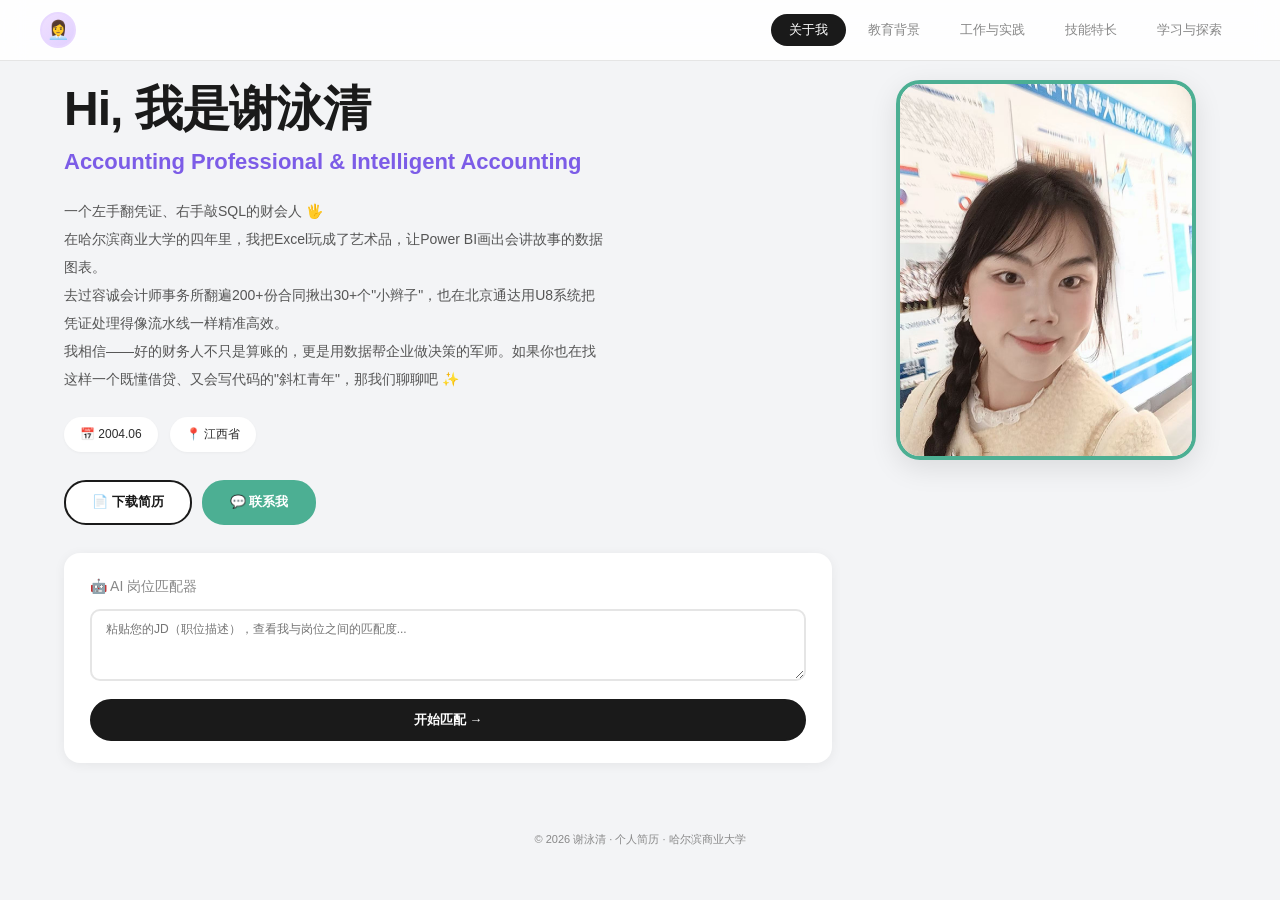
==== commit d7463361: "Rollback to stable backup" ====
--- a/index.html
+++ b/index.html
@@ -331,7 +331,6 @@
       <button class="nav-link" data-s="skills" onclick="go('skills')">技能特长</button>
       <button class="nav-link" data-s="projects" onclick="go('projects')">学习与探索</button>
     </div>
-    <a href="https://translate.google.com/translate?sl=zh-CN&tl=en&u=https://piyankaygoemz75-hash.github.io/resume/" target="_blank" class="nav-link" style="background:var(--purple);color:#fff;font-weight:700;text-decoration:none;flex-shrink:0;">🌐 EN</a>
   </div>
 </nav>
 
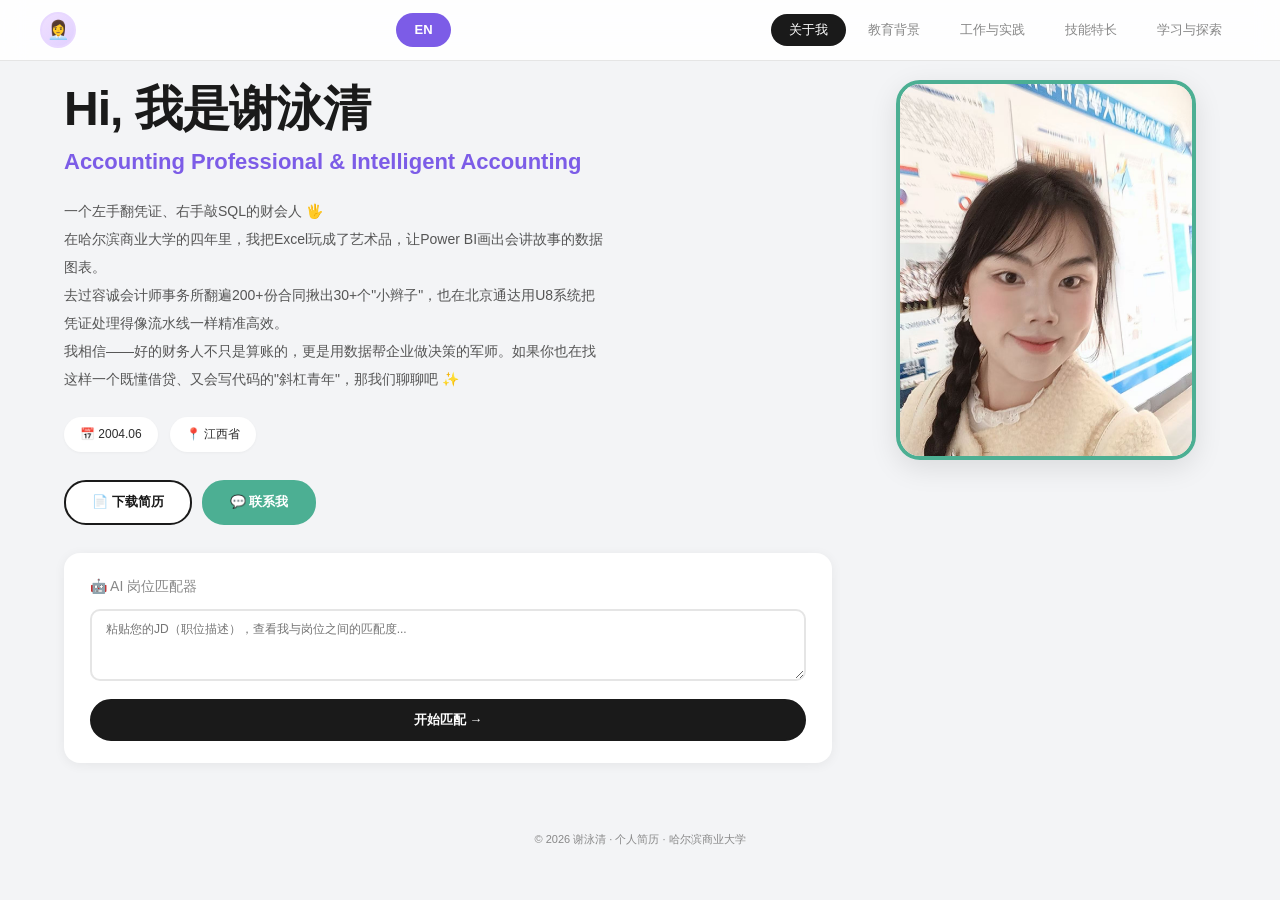
==== commit ad87cc86: "Add English version index-en.html with language switch button" ====
--- a/index.html
+++ b/index.html
@@ -324,7 +324,7 @@
     <a class="nav-brand" onclick="go('about')">
       <div class="nav-avatar">👩‍💼</div>
     </a>
-    <div class="nav-links">
+    <a href="index-en.html" class="nav-link" style="background:var(--purple);color:#fff;font-weight:700;text-decoration:none;flex-shrink:0;">EN</a> <div class="nav-links">
       <button class="nav-link active" data-s="about" onclick="go('about')">关于我</button>
       <button class="nav-link" data-s="education" onclick="go('education')">教育背景</button>
       <button class="nav-link" data-s="experience" onclick="go('experience')">工作与实践</button>
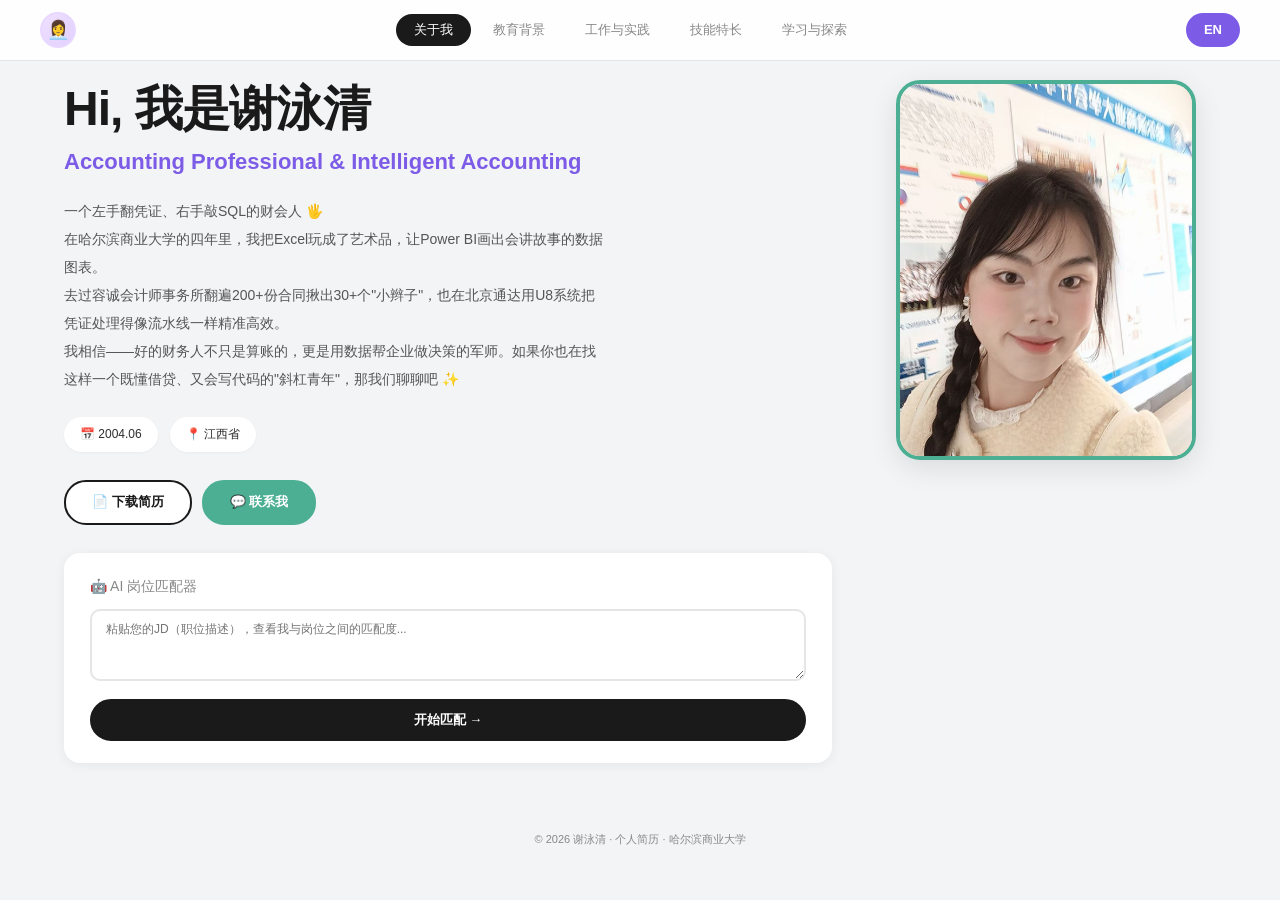
==== commit d3fd5a62: "Add hamburger menu for mobile navigation" ====
--- a/index.html
+++ b/index.html
@@ -63,6 +63,8 @@
 }
 .nav-link:hover { color:var(--dark); background:var(--lighter-gray); }
 .nav-link.active { background:var(--black); color:var(--white); }
+.menu-btn { display:none; flex-direction:column; gap:5px; cursor:pointer; background:none; border:none; padding:8px; z-index:1001; }
+.menu-btn span { display:block; width:22px; height:2px; background:var(--black); border-radius:2px; transition:all .3s; }
 
 /* Main */
 .main { max-width:1200px; margin:0 auto; padding:80px 24px 40px; }
@@ -306,8 +308,11 @@
   .skill-cards { grid-template-columns:1fr; }
   .cert-grid { grid-template-columns:1fr 1fr; }
   .proj-grid { grid-template-columns:1fr; }
-  .nav-links { display:none; }
-  .nav-inner { justify-content:center; }
+  .nav-links { display:none; flex-direction:column; position:absolute; top:60px; left:0; right:0; background:rgba(255,255,255,0.96); backdrop-filter:blur(20px); padding:16px 24px; gap:8px; border-bottom:1px solid var(--light-gray); box-shadow:var(--shadow); }
+  .nav-links.open { display:flex; }
+  .nav-link { width:100%; text-align:center; padding:12px; font-size:14px; }
+  .menu-btn { display:flex; }
+  .nav-inner { justify-content:space-between; }
 }
 @media (max-width:500px) {
   .cert-grid { grid-template-columns:1fr; }
@@ -324,13 +329,15 @@
     <a class="nav-brand" onclick="go('about')">
       <div class="nav-avatar">👩‍💼</div>
     </a>
-    <a href="index-en.html" class="nav-link" style="background:var(--purple);color:#fff;font-weight:700;text-decoration:none;flex-shrink:0;">EN</a> <div class="nav-links">
+    <button class="menu-btn" onclick="toggleMenu()"><span></span><span></span><span></span></button>
+    <div class="nav-links" id="navLinks">
       <button class="nav-link active" data-s="about" onclick="go('about')">关于我</button>
       <button class="nav-link" data-s="education" onclick="go('education')">教育背景</button>
       <button class="nav-link" data-s="experience" onclick="go('experience')">工作与实践</button>
       <button class="nav-link" data-s="skills" onclick="go('skills')">技能特长</button>
       <button class="nav-link" data-s="projects" onclick="go('projects')">学习与探索</button>
     </div>
+    <a href="index-en.html" class="nav-link" style="background:var(--purple);color:#fff;font-weight:700;text-decoration:none;flex-shrink:0;">EN</a>
   </div>
 </nav>
 
@@ -844,6 +851,9 @@
 <footer class="footer">© 2026 谢泳清 · 个人简历 · 哈尔滨商业大学</footer>
 
 <script>
+function toggleMenu() {
+  document.getElementById('navLinks').classList.toggle('open');
+}
 function go(s) {
   document.querySelectorAll('.section').forEach(function(el){ el.classList.remove('active'); });
   document.getElementById('sec-'+s).classList.add('active');
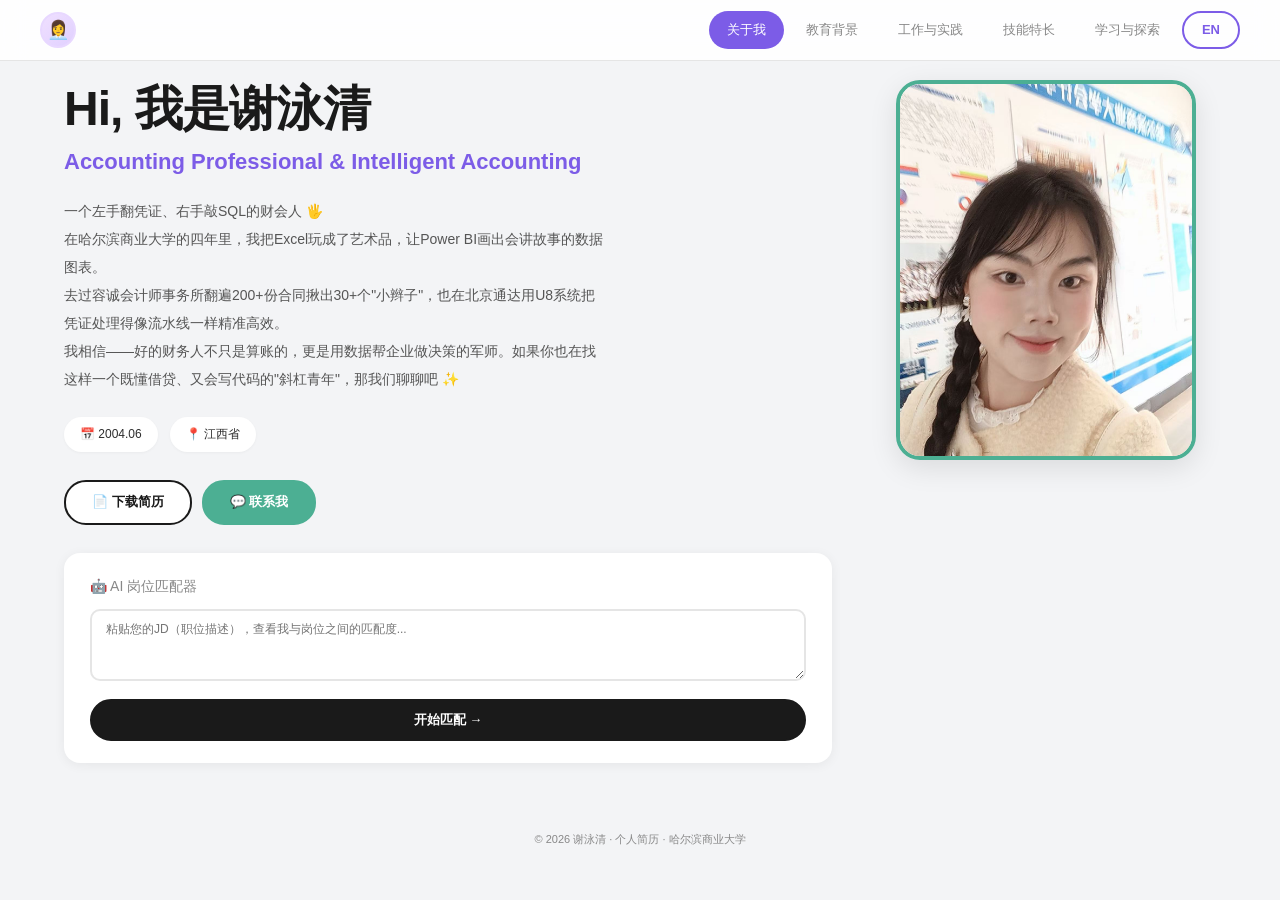
==== commit dc3f4907: "Cleaner navbar: EN button inside nav, purple active state" ====
--- a/index.html
+++ b/index.html
@@ -62,7 +62,9 @@
   background:transparent; font-family:var(--font);
 }
 .nav-link:hover { color:var(--dark); background:var(--lighter-gray); }
-.nav-link.active { background:var(--black); color:var(--white); }
+.nav-link.active { background:var(--purple); color:#fff; }
+.nav-link.lang-btn { background:transparent; color:var(--purple); font-weight:700; border:2px solid var(--purple); }
+.nav-link.lang-btn:hover { background:var(--purple); color:#fff; }
 .menu-btn { display:none; flex-direction:column; gap:5px; cursor:pointer; background:none; border:none; padding:8px; z-index:1001; }
 .menu-btn span { display:block; width:22px; height:2px; background:var(--black); border-radius:2px; transition:all .3s; }
 
@@ -336,8 +338,8 @@
       <button class="nav-link" data-s="experience" onclick="go('experience')">工作与实践</button>
       <button class="nav-link" data-s="skills" onclick="go('skills')">技能特长</button>
       <button class="nav-link" data-s="projects" onclick="go('projects')">学习与探索</button>
-    </div>
-    <a href="index-en.html" class="nav-link" style="background:var(--purple);color:#fff;font-weight:700;text-decoration:none;flex-shrink:0;">EN</a>
+      <a href="index-en.html" class="nav-link lang-btn">EN</a>
+    </div>
   </div>
 </nav>
 
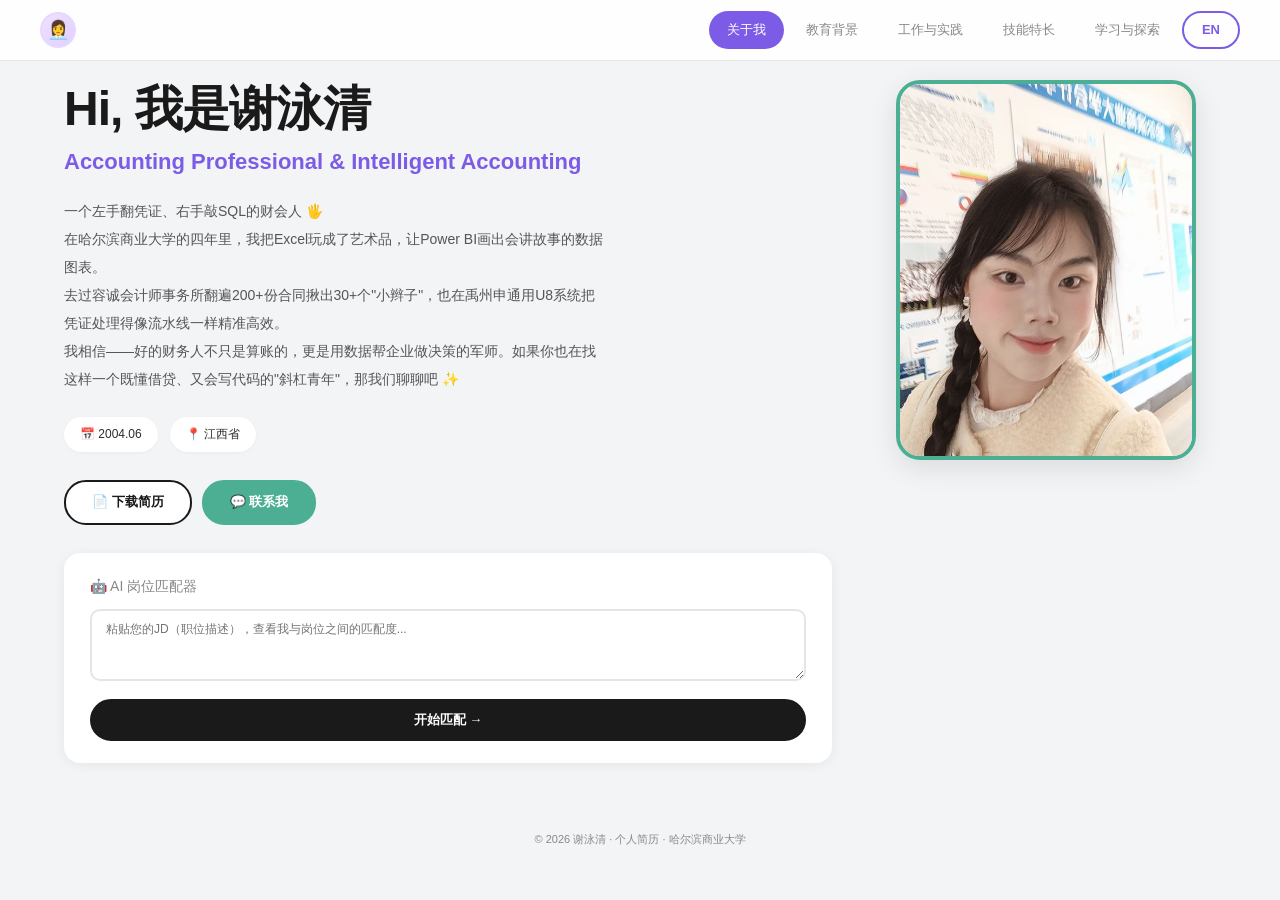
==== commit 079b04b3: "Fix ???? to ???? in bio" ====
--- a/index.html
+++ b/index.html
@@ -354,7 +354,7 @@
         <p class="about-bio">
           一个左手翻凭证、右手敲SQL的财会人 🖐️<br>
           在哈尔滨商业大学的四年里，我把Excel玩成了艺术品，让Power BI画出会讲故事的数据图表。<br>
-          去过容诚会计师事务所翻遍200+份合同揪出30+个"小辫子"，也在北京通达用U8系统把凭证处理得像流水线一样精准高效。<br>
+          去过容诚会计师事务所翻遍200+份合同揪出30+个"小辫子"，也在禹州申通用U8系统把凭证处理得像流水线一样精准高效。<br>
           我相信——好的财务人不只是算账的，更是用数据帮企业做决策的军师。如果你也在找这样一个既懂借贷、又会写代码的"斜杠青年"，那我们聊聊吧 ✨
         </p>
         </p>
@@ -400,6 +400,7 @@
           <span class="tag">管理学</span><span class="tag">经济法</span>
           <span class="tag">资产评估学</span><span class="tag">审计学</span>
           <span class="tag">微观经济学</span><span class="tag">宏观经济学</span>
+          <span class="tag">SAP系统学习与运用</span><span class="tag">ERP沙盘模拟</span>
         </div>
       </div>
     </div>
@@ -415,7 +416,7 @@
           <div class="exp-card-icon">💼</div>
           <span class="exp-chip">2026.03 — 2026.04</span>
         </div>
-        <h4>北京通达商贸有限公司</h4>
+        <h4>禹州市申通物流服务有限公司</h4>
         <p class="exp-card-role">会计助理</p>
         <p class="exp-card-desc">使用用友U8系统处理200+张业务凭证，编制财务报表，参与薪酬核算与固定资产管理</p>
         <div class="exp-card-hint">点击查看详情 →</div>
@@ -472,9 +473,9 @@
         <div class="skill-desc-card"><span class="sk-dot"></span><div><strong>用友U8</strong><p>熟练使用用友U8系统进行凭证填制、审核记账、结账及报表模板自定义</p></div></div>
         <div class="skill-desc-card"><span class="sk-dot"></span><div><strong>SQL</strong><p>能够使用SQL进行财务数据查询、清洗、汇总分析，完成总账与明细账的数据处理</p></div></div>
         <div class="skill-desc-card"><span class="sk-dot"></span><div><strong>Power BI</strong><p>掌握数据可视化分析，能够制作交互式财务报表仪表板，实现数据驱动的决策支持</p></div></div>
-        <div class="skill-desc-card"><span class="sk-dot"></span><div><strong>Python</strong><p>具备Python基础编程能力，可用于财务数据批量处理、自动化报表生成等场景</p></div></div>
+        
         <div class="skill-desc-card"><span class="sk-dot"></span><div><strong>Office / WPS</strong><p>精通Excel、Word、PPT，熟练运用VLOOKUP、SUM、数据透视表等高级功能</p></div></div>
-        <div class="skill-desc-card"><span class="sk-dot"></span><div><strong>SPSS</strong><p>掌握基础统计分析功能，可用于财务数据的描述性统计与相关性分析</p></div></div>
+        
       </div>
     </div>
     <div class="skill-group">
@@ -620,7 +621,7 @@
   <div class="mod-bd">
     <div class="exp-detail-header">
       <div class="exp-detail-icon blue">💼</div>
-      <div class="exp-detail-meta"><h3>北京通达商贸有限公司</h3><div class="role">会计助理</div><div class="date">2026.03 — 2026.04</div></div>
+      <div class="exp-detail-meta"><h3>禹州市申通物流服务有限公司</h3><div class="role">会计助理</div><div class="date">2026.03 — 2026.04</div></div>
     </div>
     <div class="exp-stat-row">
       <div class="exp-stat accent-blue"><div class="num">200+</div><div class="lbl">处理业务凭证</div></div>
@@ -1155,7 +1156,7 @@
     '成本会计':'Cost Accounting','Excel':'Excel','AI Agent':'AI Agent',
     '自动化':'Automation','项目开发':'Development','数据分析':'Data Analysis',
     '在哈尔滨商业大学的四年里，我把Excel玩成了艺术品，让Power BI画出会讲故事的数据图表。':'During four years at Harbin University of Commerce, I turned Excel into an art form and let Power BI tell data stories.',
-    '去过容诚会计师事务所翻遍200+份合同揪出30+个"小辫子"，也在北京通达用U8系统把凭证处理得像流水线一样精准高效。':'At Rongcheng CPA Firm, I reviewed 200+ contracts finding 30+ discrepancies. At Yuzhou Shentong, I processed vouchers with assembly-line precision using U8.',
+    '去过容诚会计师事务所翻遍200+份合同揪出30+个"小辫子"，也在禹州申通用U8系统把凭证处理得像流水线一样精准高效。':'At Rongcheng CPA Firm, I reviewed 200+ contracts finding 30+ discrepancies. At Yuzhou Shentong, I processed vouchers with assembly-line precision using U8.',
     '我相信——好的财务人不只是算账的，更是用数据帮企业做决策的军师。如果你也在找这样一个既懂借贷、又会写代码的"斜杠青年"，那我们聊聊吧 ✨':"I believe a great finance pro isn't just a number cruncher — they're a strategist using data to drive decisions. If you're looking for a slash-career talent who knows both debits/credits and coding — let's talk! ✨",
     '江西省':'Jiangxi Province',
     '📅 2004.06':'📅 2004.06',
